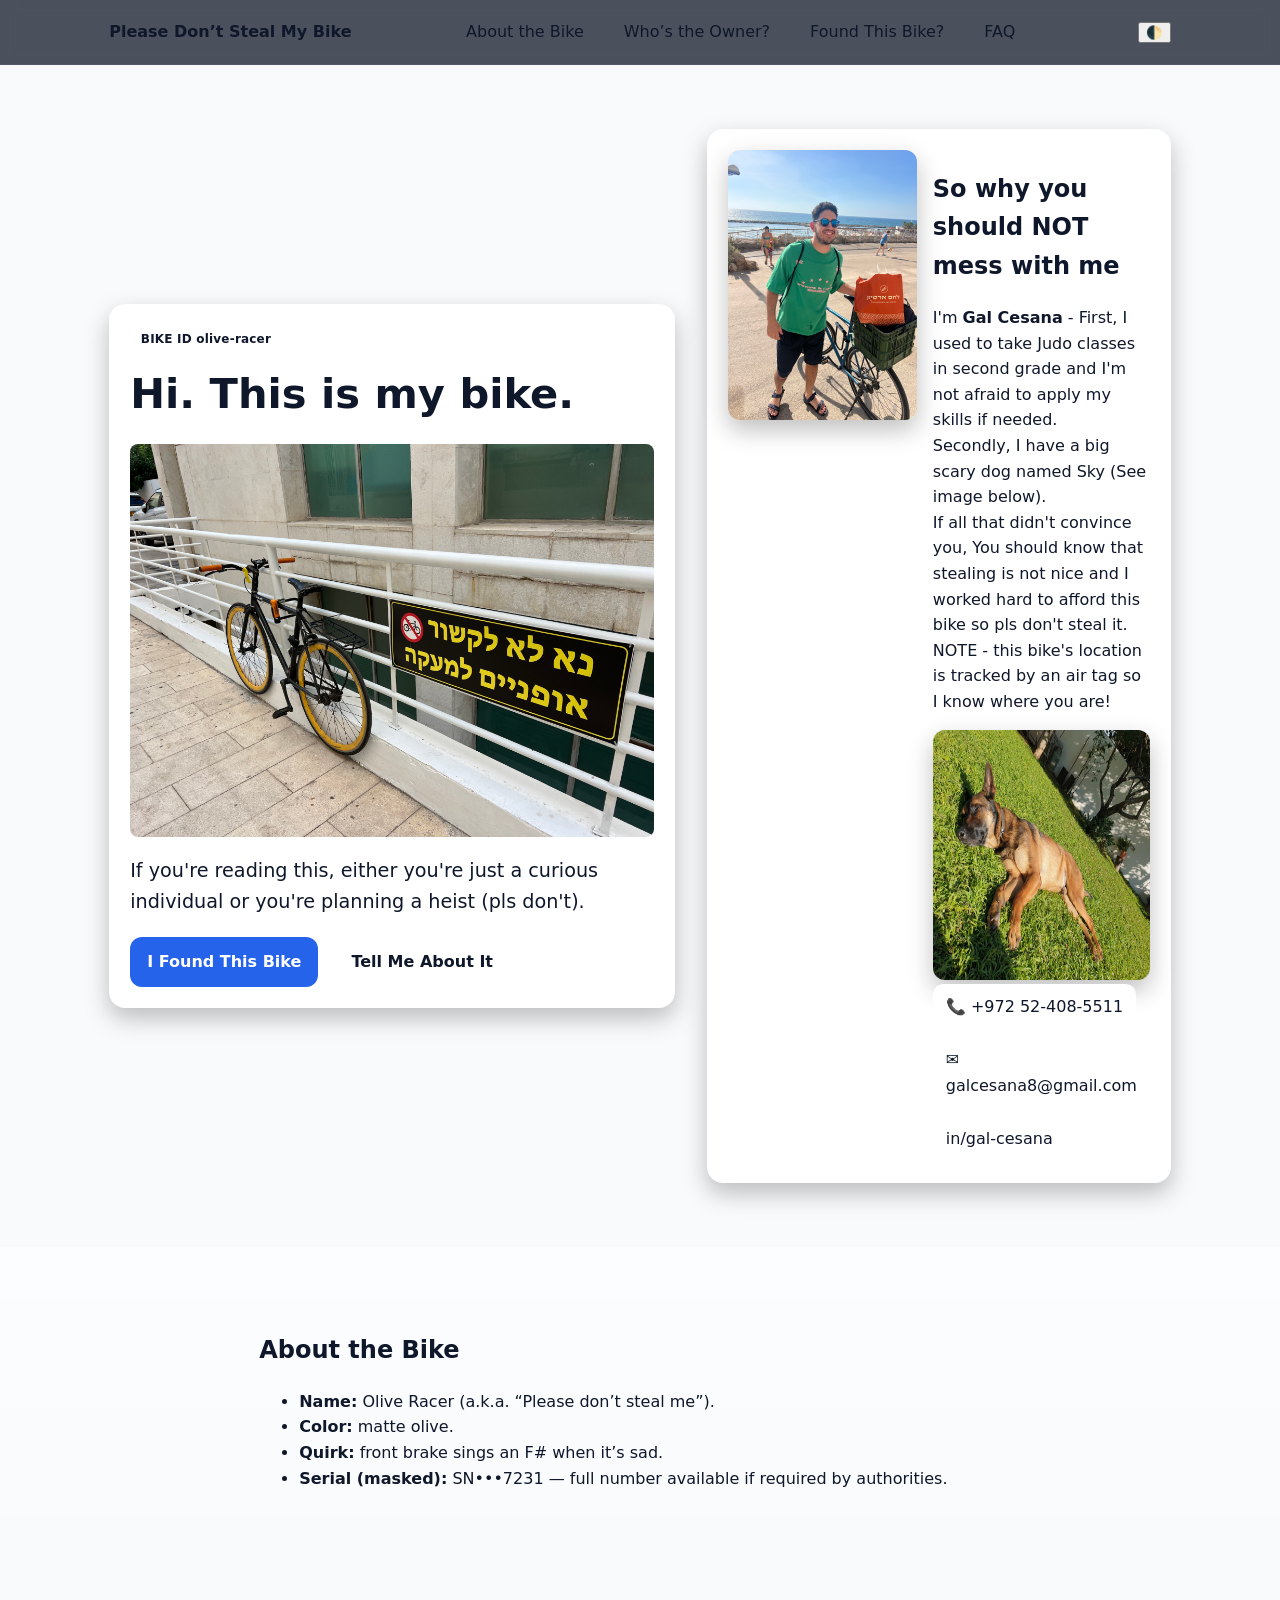
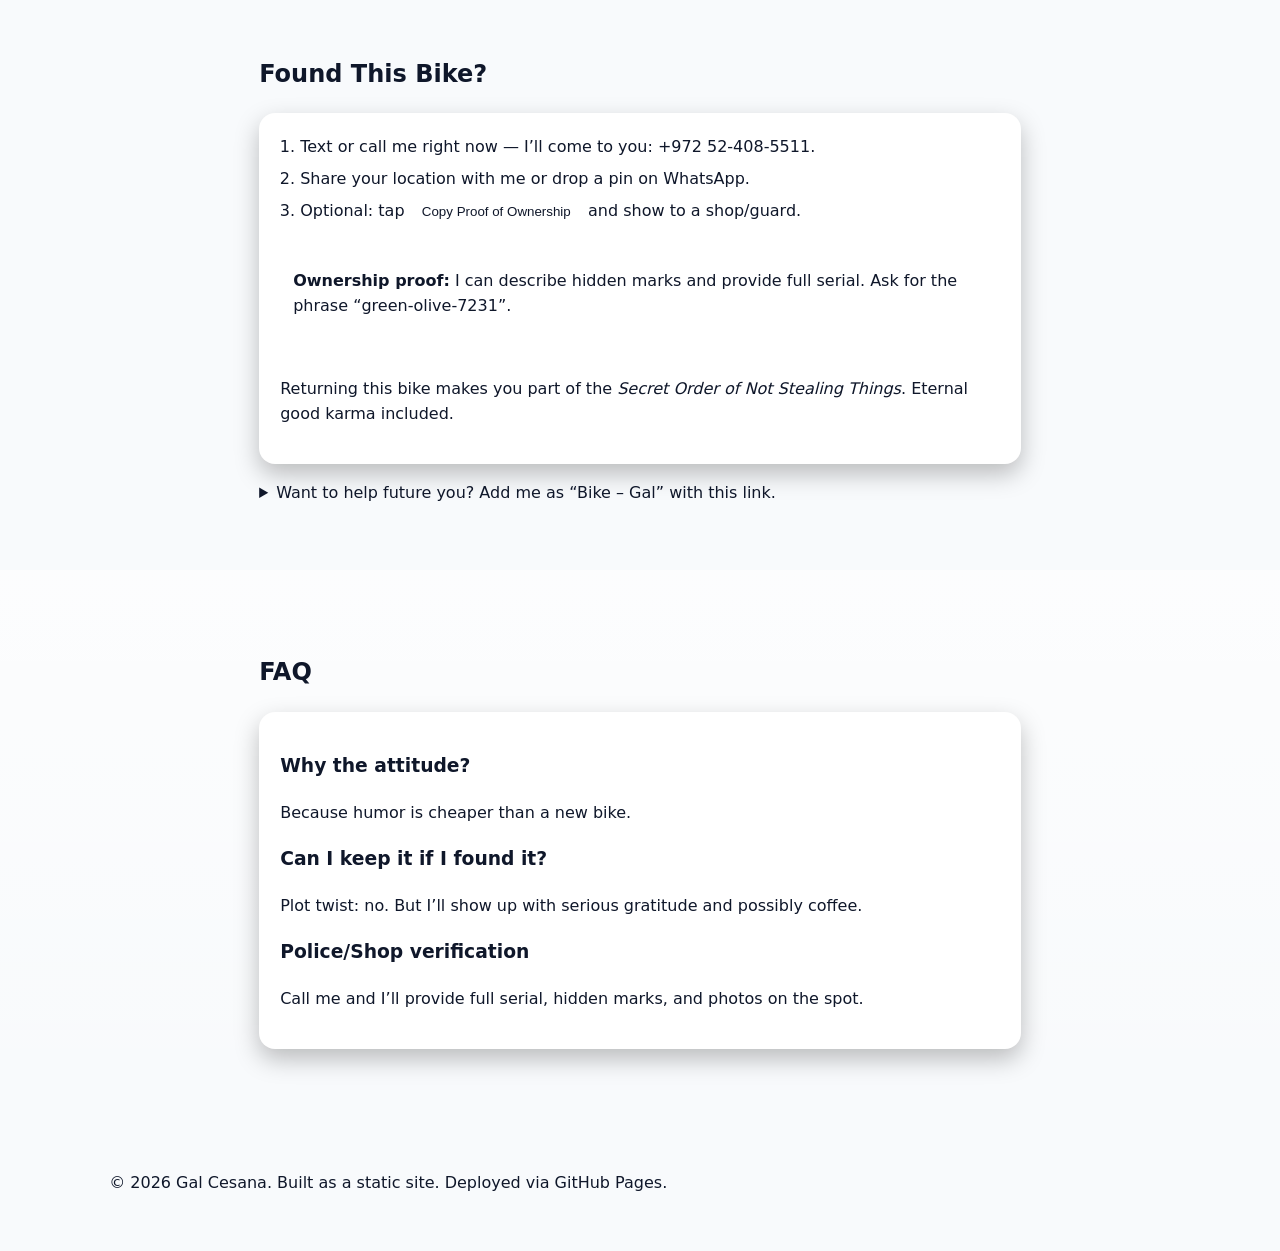
==== index.html @ 00ffddec "added airtag part" ====
<!doctype html>
<html lang="en" data-theme="light">
<head>
  <meta charset="utf-8" />
  <meta name="viewport" content="width=device-width, initial-scale=1" />
  <title>Please Don’t Steal My Bike – Gal Cesana</title>
  <meta name="description" content="If you found this bike, you’re a legend. This page proves it’s Gal’s bike and tells you how to reach him." />
  <meta name="theme-color" content="#2563eb" />
  <link rel="preload" as="image" href="assets/images/owner.jpg" />
  <link rel="stylesheet" href="style.css" />
  <script defer src="script.js"></script>
</head>
<body>
  <header class="site-header">
    <div class="container header-inner">
      <a class="logo" href="/" aria-label="Home">Please Don’t Steal My Bike</a>
      <nav class="nav" aria-label="Primary">
        <button class="nav__toggle" aria-expanded="false" aria-controls="navMenu" aria-label="Toggle menu">
          <span class="nav__bar" aria-hidden="true"></span>
          <span class="nav__bar" aria-hidden="true"></span>
          <span class="nav__bar" aria-hidden="true"></span>
        </button>
        <ul id="navMenu" class="nav__menu">
          <li><a href="#about">About the Bike</a></li>
          <li><a href="#owner">Who’s the Owner?</a></li>
          <li><a href="#found">Found This Bike?</a></li>
          <li><a href="#faq">FAQ</a></li>
        </ul>
      </nav>
      <button id="themeToggle" class="theme-toggle" aria-label="Toggle dark mode" title="Toggle theme">🌓</button>
    </div>
  </header>

  <main id="main">
    <!-- Hero -->
    <section class="hero section">
      <div class="container hero__grid">
        <div class="hero__bike card reveal">
          <div class="bike-badge">BIKE ID <span id="bikeId">olive-racer</span></div>
          <h1 class="hero__title">Hi. This is <span class="accent">my</span> bike.</h1>
          <div class="bike-illustration" aria-hidden="false">
            <!-- Replace SVG with actual bike image -->
            <img src="assets/images/my-bike.jpg" alt="Gal's olive racer bike" class="bike-img" width="600" height="400">
          </div>
          <p class="hero__lead">If you're reading this, either you're just a curious individual or you're planning a heist (pls don't).</p>
          <div class="hero__cta">
            <a class="btn" href="#found">I Found This Bike</a>
            <a class="btn btn--ghost" href="#about">Tell Me About It</a>
          </div>
        </div>

        <div class="owner card reveal" id="owner">
          <img class="owner__img" src="assets/images/owner.jpg" width="210" height="270" alt="Photo of Gal Cesana, the bike’s owner" />
          <div class="owner__copy">
            <h2>So why you should NOT mess with me</h2>
            <p>I'm <strong>Gal Cesana</strong> - First, I used to take Judo classes in second grade and I'm not afraid to apply my skills if needed.<br>
                Secondly, I have a big scary dog named Sky (See image below).<br>
                If all that didn't convince you, You should know that stealing is not nice and I worked hard to afford this bike so pls don't steal it.<br>
                NOTE - this bike's location is tracked by an air tag so I know where you are!</p>
            <img src="assets/images/sky.jpg" alt="Sky" class="owner__img" width="250" height="250">
            <div class="contact">
              <a class="contact__item" href="tel:+972524085511">📞 +972 52‑408‑5511</a>
              <a class="contact__item" href="mailto:galcesana8@gmail.com">✉️ galcesana8@gmail.com</a>
              <a class="contact__item" href="https://www.linkedin.com/in/gal-cesana-844509217/" target="_blank" rel="noopener">in/gal‑cesana</a>
            </div>
          </div>
        </div>
      </div>
    </section>

    <!-- About bike -->
    <section id="about" class="section section--alt">
      <div class="container reveal narrow">
        <h2>About the Bike</h2>
        <ul class="about__highlights">
          <li><strong>Name:</strong> Olive Racer (a.k.a. “Please don’t steal me”).</li>
          <li><strong>Color:</strong> matte olive.</li>
          <li><strong>Quirk:</strong> front brake sings an F# when it’s sad.</li>
          <li><strong>Serial (masked):</strong> SN•••7231 — full number available if required by authorities.</li>
        </ul>
      </div>
    </section>

    <!-- Found flow -->
    <section id="found" class="section">
      <div class="container reveal narrow">
        <h2>Found This Bike?</h2>
        <div class="card found-card">
          <ol class="found-steps">
            <li>Text or call me right now — I’ll come to you: <a href="tel:+972524085511">+972 52‑408‑5511</a>.</li>
            <li>Share your location with me or drop a pin on WhatsApp.</li>
            <li>Optional: tap <button class="chip" id="copyProof">Copy Proof of Ownership</button> and show to a shop/guard.</li>
          </ol>
          <div class="proof" id="proof">
            <p><strong>Ownership proof:</strong> I can describe hidden marks and provide full serial. Ask for the phrase “green‑olive‑7231”.</p>
          </div>
          <div class="gratitude">
            <p>Returning this bike makes you part of the <em>Secret Order of Not Stealing Things</em>. Eternal good karma included.</p>
          </div>
        </div>
        <details class="qrdetails">
          <summary>Want to help future you? Add me as “Bike – Gal” with this link.</summary>
          <code id="foundLink"></code>
          <button class="chip" id="copyLink">Copy link</button>
        </details>
      </div>
    </section>

    <!-- FAQ -->
    <section id="faq" class="section section--alt">
      <div class="container reveal narrow">
        <h2>FAQ</h2>
        <div class="card">
          <h3>Why the attitude?</h3>
          <p>Because humor is cheaper than a new bike.</p>
          <h3>Can I keep it if I found it?</h3>
          <p>Plot twist: no. But I’ll show up with serious gratitude and possibly coffee.</p>
          <h3>Police/Shop verification</h3>
          <p>Call me and I’ll provide full serial, hidden marks, and photos on the spot.</p>
        </div>
      </div>
    </section>
  </main>

  <footer class="site-footer">
    <div class="container">
      <p>© <span id="year"></span> Gal Cesana. Built as a static site. Deployed via GitHub Pages.</p>
    </div>
  </footer>
</body>
</html>
---- style.css ----
/* Minimal theme inspired by Gal's portfolio */
:root{
  --bg:#0b1220;
  --surface:#101827;
  --text:#e5e7eb;
  --muted:#9ca3af;
  --primary:#2563eb;
  --primary-600:#1d4ed8;
  --ring:#60a5fa;
  --shadow:0 10px 25px rgba(0,0,0,.25);
  --radius:16px;
  --font: Inter, ui-sans-serif, system-ui, -apple-system, Segoe UI, Roboto, Helvetica, Arial;
}
html[data-theme="light"]{--bg:#f8fafc;--surface:#ffffff;--text:#0f172a;--muted:#475569;--primary:#2563eb;--primary-600:#1d4ed8;--ring:#60a5fa}
*{box-sizing:border-box}
html{scroll-behavior:smooth}
body{margin:0;background:var(--bg);color:var(--text);font-family:var(--font);line-height:1.6}
img{max-width:100%;display:block}
a{color:inherit;text-decoration:none}
.container{max-width:1100px;margin-inline:auto;padding:0 1.2rem}
.section{padding:4rem 0}
.section--alt{background:linear-gradient(180deg, color-mix(in srgb, var(--surface) 60%, transparent), transparent)}
.narrow{max-width:800px;margin-inline:auto}
.card{background:var(--surface);border:1px solid rgba(255,255,255,.06);border-radius:var(--radius);padding:1.25rem;box-shadow:var(--shadow)}

.site-header{position:sticky;top:0;z-index:50;background:rgba(16,24,39,.75);backdrop-filter:saturate(1.2) blur(8px);border-bottom:1px solid rgba(255,255,255,.06)}
.header-inner{display:flex;align-items:center;justify-content:space-between;min-height:64px}
.logo{font-weight:700}
.nav__toggle{display:none;background:transparent;border:0;padding:.5rem;cursor:pointer}
.nav__bar{display:block;width:24px;height:2px;background:var(--text);margin:5px 0;border-radius:1px}
.nav__menu{display:flex;align-items:center;gap:1rem;list-style:none;margin:0;padding:0}
.nav__menu a{padding:.5rem .75rem;border-radius:.5rem}
.nav__menu a:hover{background:rgba(255,255,255,.06)}
@media (max-width:820px){
  .nav__toggle{display:block}
  .nav__menu{position:absolute;right:1rem;top:64px;background:var(--surface);box-shadow:var(--shadow);border:1px solid rgba(255,255,255,.06);flex-direction:column;width:min(90vw,360px);padding:.75rem;display:none}
  .nav__menu[aria-expanded="true"]{display:flex}
}

.hero__grid{display:grid;grid-template-columns:1.1fr .9fr;gap:2rem;align-items:center}
@media (max-width:900px){.hero__grid{grid-template-columns:1fr} .owner{display:grid;grid-template-columns:1fr; text-align:center} .owner__img{justify-self:center}}
.hero__title{font-size:2.6rem;margin:.25rem 0}
.hero__lead{font-size:1.2rem}
.hero__cta{display:flex;gap:1rem;margin-top:1rem}
.btn{display:inline-block;padding:.7rem 1rem;border-radius:.75rem;background:var(--primary);color:#fff;font-weight:600;border:1px solid transparent}
.btn:hover{background:var(--primary-600)}
.btn--ghost{background:transparent;color:var(--text);border-color:rgba(255,255,255,.16)}
.bike-badge{font:600 12px/1 var(--font);letter-spacing:.2px;background:rgba(255,255,255,.08);display:inline-block;padding:.35rem .6rem;border-radius:.6rem;border:1px solid rgba(255,255,255,.12);margin-bottom:.35rem}
.bike-svg{width:100%;height:auto;stroke:currentColor;fill:none}
.owner{display:grid;grid-template-columns:auto 1fr;gap:1rem}
.owner__img{border-radius:12px;box-shadow:var(--shadow)}
.contact{display:grid;gap:.5rem;margin-top:.25rem}
.contact__item{background:var(--surface);border:1px solid rgba(255,255,255,.06);border-radius:.65rem;padding:.55rem .75rem;display:inline-flex;align-items:center;width:fit-content}
.tiny{font-size:.85rem}
.muted{color:var(--muted)}
.found-card{display:grid;gap:.75rem}
.found-steps{margin:0;padding-left:1.25rem;display:grid;gap:.35rem}
.proof{background:rgba(255,255,255,.05);border:1px dashed rgba(255,255,255,.15);border-radius:.6rem;padding:.75rem}
.chip{display:inline-flex;align-items:center;gap:.25rem;border:1px solid rgba(255,255,255,.16);background:transparent;border-radius:999px;padding:.4rem .7rem;color:inherit}
.qrdetails{margin-top:1rem}
.icon{width:22px;height:22px;fill:currentColor}
.theme-toggle{margin-left:.5rem}
.site-footer{padding:2.5rem 0;border-top:1px solid rgba(255,255,255,.06)}
.bike-img {
  width: 100%;
  height: auto;
  border-radius: 8px;
  margin: 1rem 0;
}

/* Owner card — mobile improvements */
@media (max-width: 720px) {
  .owner {
    grid-template-columns: 1fr;      /* stack */
    gap: 1rem;
  }
  .owner__img {
    order: -1;                        /* make sure image is before text */
    width: 100%;                      /* full width */
    height: auto;                     /* let aspect-ratio control height */
    aspect-ratio: 3 / 2;              /* nice wide crop; try 4/3 or 16/9 if you prefer */
    object-fit: cover;                /* fill the box without distortion */
    border-radius: 16px;
    justify-self: stretch;
  }
  .owner__copy {
    text-align: center;               /* reads better under the image */
  }
}
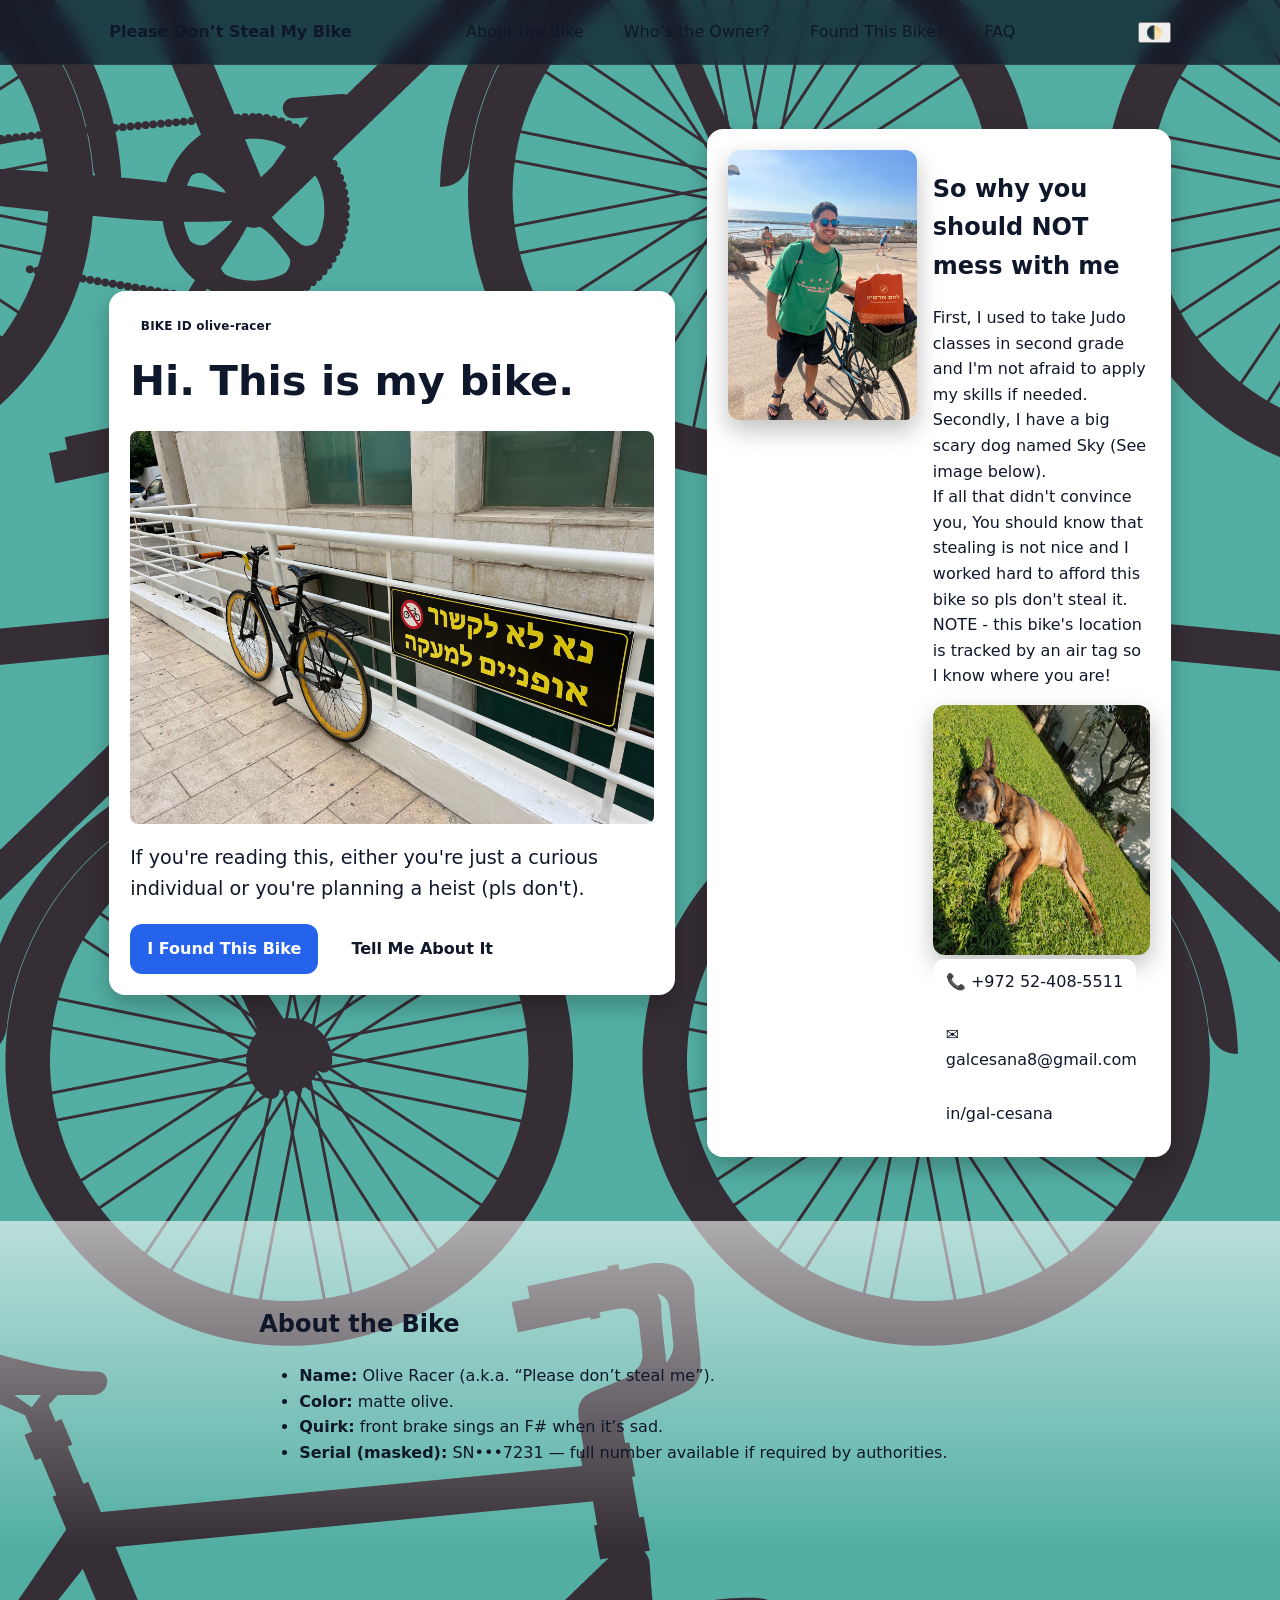
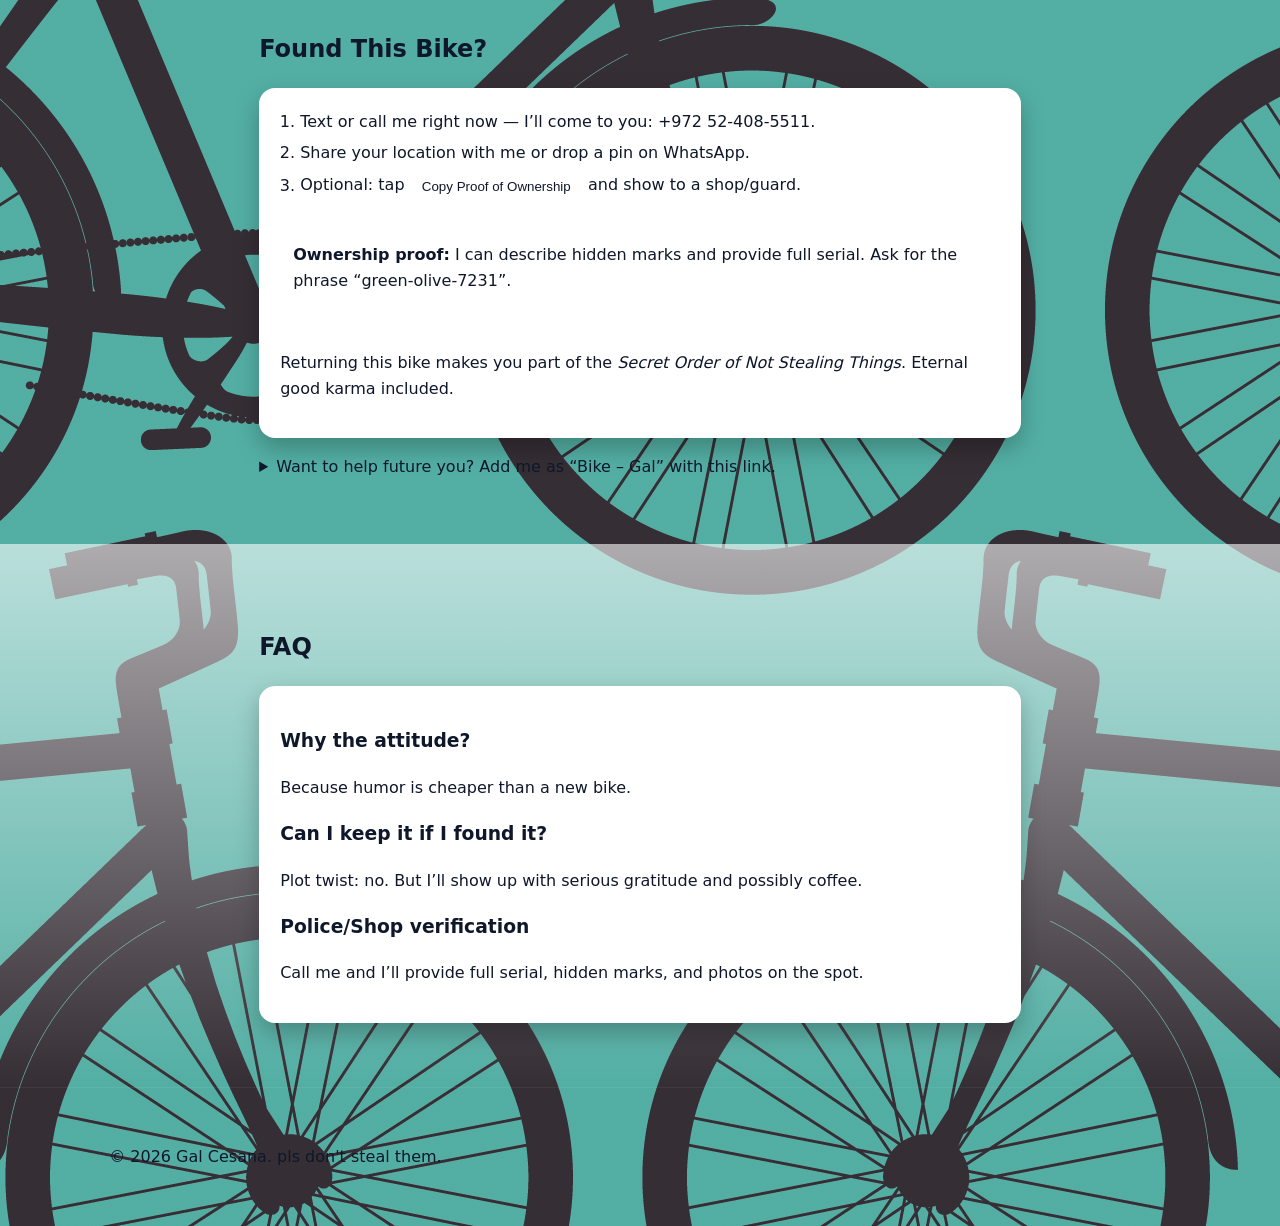
==== commit 7eab51c9: "added background image" ====
--- a/index.html
+++ b/index.html
@@ -53,7 +53,7 @@
           <img class="owner__img" src="assets/images/owner.jpg" width="210" height="270" alt="Photo of Gal Cesana, the bike’s owner" />
           <div class="owner__copy">
             <h2>So why you should NOT mess with me</h2>
-            <p>I'm <strong>Gal Cesana</strong> - First, I used to take Judo classes in second grade and I'm not afraid to apply my skills if needed.<br>
+            <p> First, I used to take Judo classes in second grade and I'm not afraid to apply my skills if needed.<br>
                 Secondly, I have a big scary dog named Sky (See image below).<br>
                 If all that didn't convince you, You should know that stealing is not nice and I worked hard to afford this bike so pls don't steal it.<br>
                 NOTE - this bike's location is tracked by an air tag so I know where you are!</p>
@@ -124,7 +124,7 @@
 
   <footer class="site-footer">
     <div class="container">
-      <p>© <span id="year"></span> Gal Cesana. Built as a static site. Deployed via GitHub Pages.</p>
+      <p>© <span id="year"></span> Gal Cesana. pls don't steal them.</p>
     </div>
   </footer>
 </body>
--- a/style.css
+++ b/style.css
@@ -14,7 +14,14 @@
 html[data-theme="light"]{--bg:#f8fafc;--surface:#ffffff;--text:#0f172a;--muted:#475569;--primary:#2563eb;--primary-600:#1d4ed8;--ring:#60a5fa}
 *{box-sizing:border-box}
 html{scroll-behavior:smooth}
-body{margin:0;background:var(--bg);color:var(--text);font-family:var(--font);line-height:1.6}
+body{margin:0;background:var(--bg);color:var(--text);font-family:var(--font);line-height:1.6;
+
+/* ✨ Add this part for infinite background */
+  background-image: url("assets/images/background.jpg");
+  background-repeat: repeat; /* tile infinitely */
+  background-size: auto;     /* or 'contain' / 'cover' if you prefer */
+  background-attachment: scroll; /* optional: gives a parallax effect */
+}
 img{max-width:100%;display:block}
 a{color:inherit;text-decoration:none}
 .container{max-width:1100px;margin-inline:auto;padding:0 1.2rem}
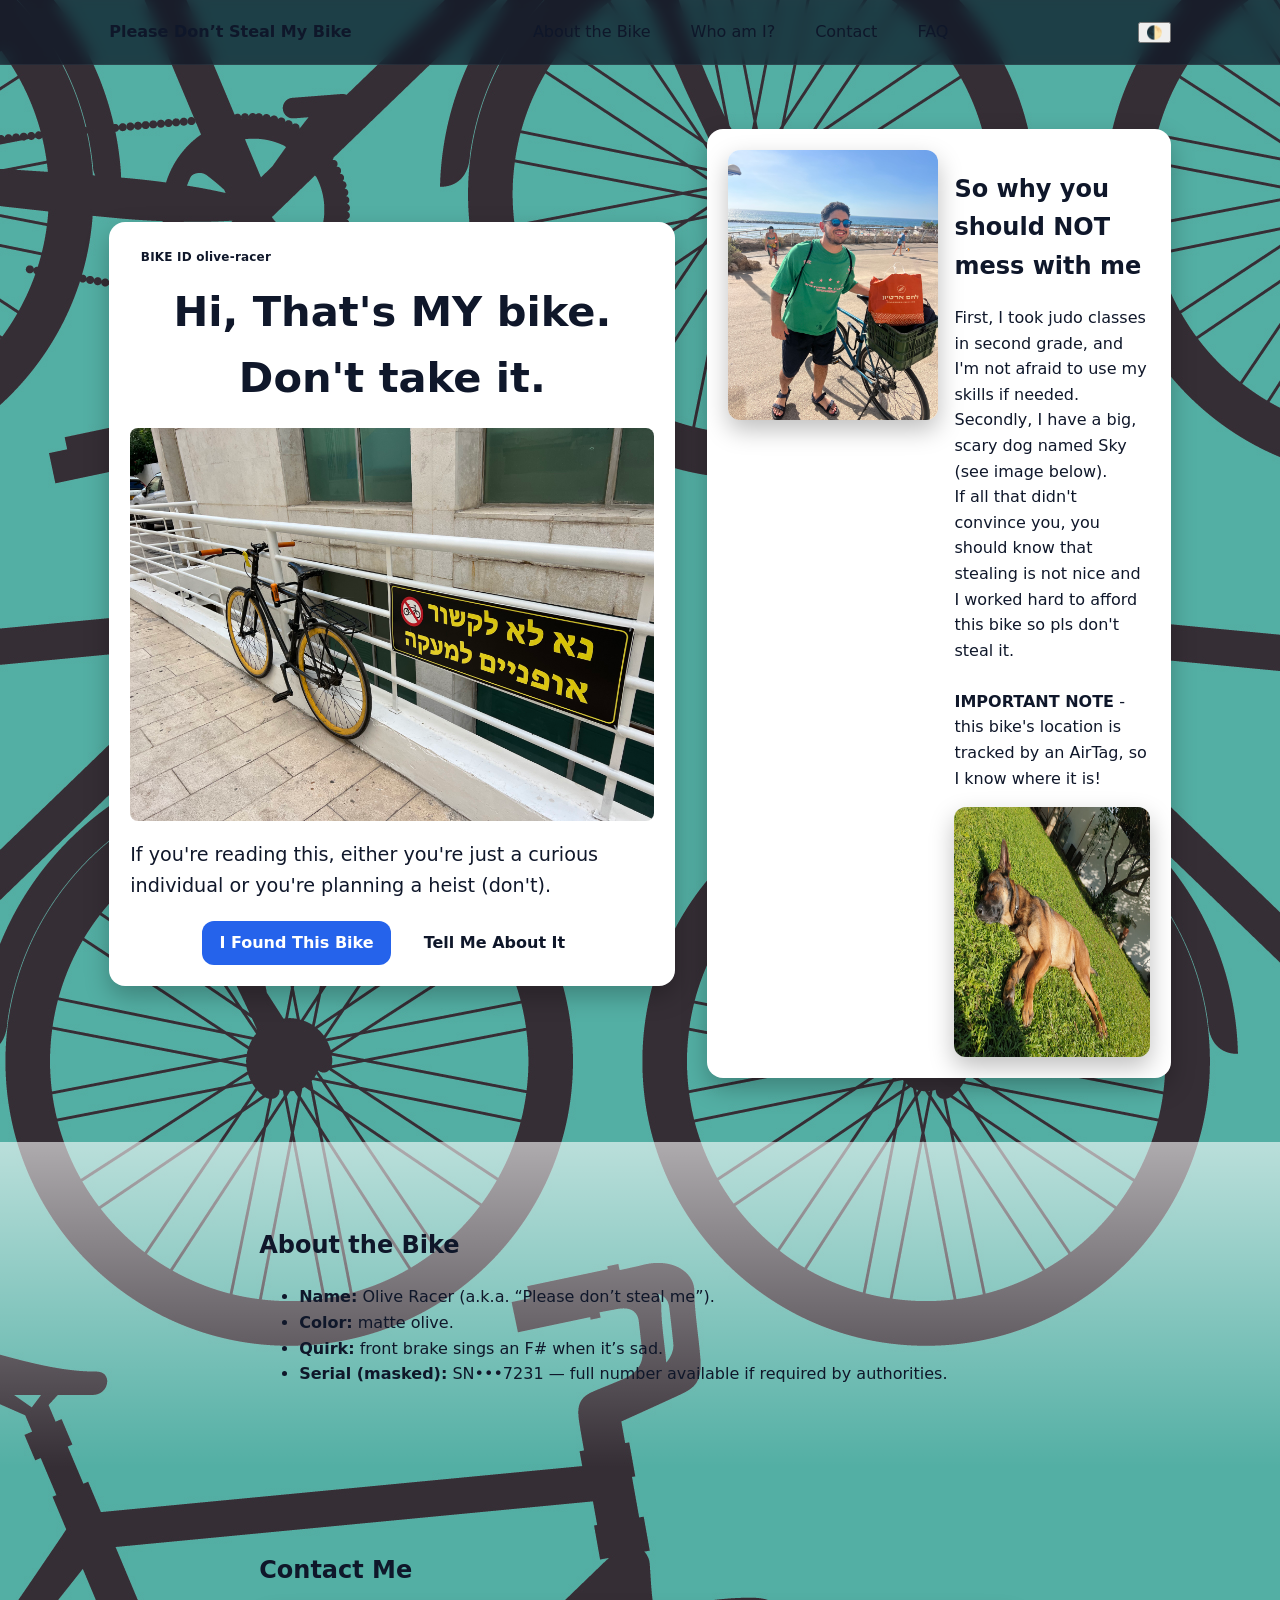
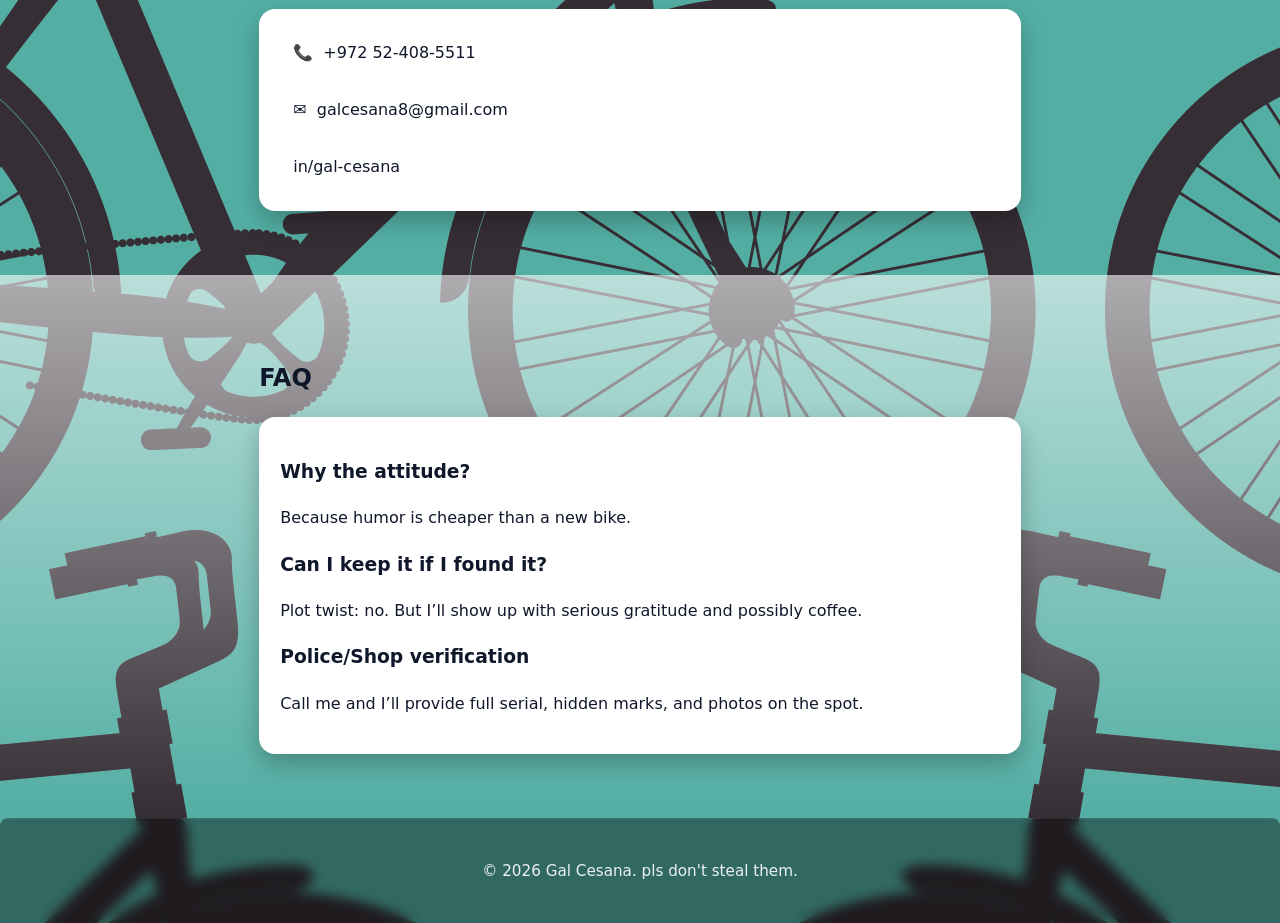
==== commit bb42c2b0: "added contact info" ====
--- a/index.html
+++ b/index.html
@@ -22,8 +22,8 @@
         </button>
         <ul id="navMenu" class="nav__menu">
           <li><a href="#about">About the Bike</a></li>
-          <li><a href="#owner">Who’s the Owner?</a></li>
-          <li><a href="#found">Found This Bike?</a></li>
+          <li><a href="#owner">Who am I?</a></li>
+          <li><a href="#contact">Contact</a></li>
           <li><a href="#faq">FAQ</a></li>
         </ul>
       </nav>
@@ -37,14 +37,14 @@
       <div class="container hero__grid">
         <div class="hero__bike card reveal">
           <div class="bike-badge">BIKE ID <span id="bikeId">olive-racer</span></div>
-          <h1 class="hero__title">Hi. This is <span class="accent">my</span> bike.</h1>
+          <h1 class="hero__title">Hi, That's <span class="accent">MY</span> bike.<br>Don't take it.</h1>
           <div class="bike-illustration" aria-hidden="false">
             <!-- Replace SVG with actual bike image -->
             <img src="assets/images/my-bike.jpg" alt="Gal's olive racer bike" class="bike-img" width="600" height="400">
           </div>
-          <p class="hero__lead">If you're reading this, either you're just a curious individual or you're planning a heist (pls don't).</p>
+          <p class="hero__lead">If you're reading this, either you're just a curious individual or you're planning a heist (don't).</p>
           <div class="hero__cta">
-            <a class="btn" href="#found">I Found This Bike</a>
+            <a class="btn" href="#contact">I Found This Bike</a>
             <a class="btn btn--ghost" href="#about">Tell Me About It</a>
           </div>
         </div>
@@ -53,16 +53,11 @@
           <img class="owner__img" src="assets/images/owner.jpg" width="210" height="270" alt="Photo of Gal Cesana, the bike’s owner" />
           <div class="owner__copy">
             <h2>So why you should NOT mess with me</h2>
-            <p> First, I used to take Judo classes in second grade and I'm not afraid to apply my skills if needed.<br>
-                Secondly, I have a big scary dog named Sky (See image below).<br>
-                If all that didn't convince you, You should know that stealing is not nice and I worked hard to afford this bike so pls don't steal it.<br>
-                NOTE - this bike's location is tracked by an air tag so I know where you are!</p>
+            <p> First, I took judo classes in second grade, and I'm not afraid to use my skills if needed.<br>
+                Secondly, I have a big, scary dog named Sky (see image below).
+                <br>If all that didn't convince you, you should know that stealing is not nice and I worked hard to afford this bike so pls don't steal it.<br>
+                <br><strong>IMPORTANT NOTE</strong> - this bike's location is tracked by an AirTag, so I know where it is!</p>
             <img src="assets/images/sky.jpg" alt="Sky" class="owner__img" width="250" height="250">
-            <div class="contact">
-              <a class="contact__item" href="tel:+972524085511">📞 +972 52‑408‑5511</a>
-              <a class="contact__item" href="mailto:galcesana8@gmail.com">✉️ galcesana8@gmail.com</a>
-              <a class="contact__item" href="https://www.linkedin.com/in/gal-cesana-844509217/" target="_blank" rel="noopener">in/gal‑cesana</a>
-            </div>
           </div>
         </div>
       </div>
@@ -81,28 +76,24 @@
       </div>
     </section>
 
-    <!-- Found flow -->
-    <section id="found" class="section">
+    <!-- Contact -->
+    <section id="contact" class="section">
       <div class="container reveal narrow">
-        <h2>Found This Bike?</h2>
-        <div class="card found-card">
-          <ol class="found-steps">
-            <li>Text or call me right now — I’ll come to you: <a href="tel:+972524085511">+972 52‑408‑5511</a>.</li>
-            <li>Share your location with me or drop a pin on WhatsApp.</li>
-            <li>Optional: tap <button class="chip" id="copyProof">Copy Proof of Ownership</button> and show to a shop/guard.</li>
-          </ol>
-          <div class="proof" id="proof">
-            <p><strong>Ownership proof:</strong> I can describe hidden marks and provide full serial. Ask for the phrase “green‑olive‑7231”.</p>
-          </div>
-          <div class="gratitude">
-            <p>Returning this bike makes you part of the <em>Secret Order of Not Stealing Things</em>. Eternal good karma included.</p>
-          </div>
+        <h2>Contact Me</h2>
+
+        <div class="card contact-card">
+          <a class="contact__item" href="tel:+972524085511" aria-label="Call Gal">
+            📞&nbsp;&nbsp;+972 52-408-5511
+          </a>
+
+          <a class="contact__item" href="mailto:galcesana8@gmail.com" aria-label="Email Gal">
+            ✉️&nbsp;&nbsp;galcesana8@gmail.com
+          </a>
+
+          <a class="contact__item" href="https://www.linkedin.com/in/gal-cesana-844509217/" target="_blank" rel="noopener" aria-label="Gal on LinkedIn">
+            in/gal-cesana
+          </a>
         </div>
-        <details class="qrdetails">
-          <summary>Want to help future you? Add me as “Bike – Gal” with this link.</summary>
-          <code id="foundLink"></code>
-          <button class="chip" id="copyLink">Copy link</button>
-        </details>
       </div>
     </section>
 
--- a/style.css
+++ b/style.css
@@ -46,18 +46,49 @@
 
 .hero__grid{display:grid;grid-template-columns:1.1fr .9fr;gap:2rem;align-items:center}
 @media (max-width:900px){.hero__grid{grid-template-columns:1fr} .owner{display:grid;grid-template-columns:1fr; text-align:center} .owner__img{justify-self:center}}
-.hero__title{font-size:2.6rem;margin:.25rem 0}
+.hero__title {
+  font-size: 2.6rem;
+  margin: .25rem 0;
+  text-align: center;        /* center the text */
+}
 .hero__lead{font-size:1.2rem}
-.hero__cta{display:flex;gap:1rem;margin-top:1rem}
-.btn{display:inline-block;padding:.7rem 1rem;border-radius:.75rem;background:var(--primary);color:#fff;font-weight:600;border:1px solid transparent}
+.hero__cta {
+  display: flex;
+  justify-content: center;   /* centers buttons horizontally */
+  gap: 1rem;
+  margin-top: 1rem;
+}
+
+.btn {
+  display: inline-flex;                  /* allows centering */
+  align-items: center;                   /* vertical centering */
+  justify-content: center;               /* horizontal centering */
+  padding: 0.7rem 1rem;
+  border-radius: 0.75rem;
+  background: var(--primary);
+  color: #fff;
+  font-weight: 600;
+  border: 1px solid transparent;
+  text-align: center;                    /* ensures text aligns even on wrap */
+  line-height: 1.2;                      /* a bit tighter text box */
+  cursor: pointer;
+}
 .btn:hover{background:var(--primary-600)}
-.btn--ghost{background:transparent;color:var(--text);border-color:rgba(255,255,255,.16)}
+.btn--ghost {
+  background: transparent;
+  color: var(--text);
+  border-color: rgba(255,255,255,.16);
+}
 .bike-badge{font:600 12px/1 var(--font);letter-spacing:.2px;background:rgba(255,255,255,.08);display:inline-block;padding:.35rem .6rem;border-radius:.6rem;border:1px solid rgba(255,255,255,.12);margin-bottom:.35rem}
 .bike-svg{width:100%;height:auto;stroke:currentColor;fill:none}
 .owner{display:grid;grid-template-columns:auto 1fr;gap:1rem}
 .owner__img{border-radius:12px;box-shadow:var(--shadow)}
 .contact{display:grid;gap:.5rem;margin-top:.25rem}
 .contact__item{background:var(--surface);border:1px solid rgba(255,255,255,.06);border-radius:.65rem;padding:.55rem .75rem;display:inline-flex;align-items:center;width:fit-content}
+.contact-card {
+  display: grid;
+  gap: .75rem;
+}
 .tiny{font-size:.85rem}
 .muted{color:var(--muted)}
 .found-card{display:grid;gap:.75rem}
@@ -67,7 +98,22 @@
 .qrdetails{margin-top:1rem}
 .icon{width:22px;height:22px;fill:currentColor}
 .theme-toggle{margin-left:.5rem}
-.site-footer{padding:2.5rem 0;border-top:1px solid rgba(255,255,255,.06)}
+.site-footer {
+  padding: 2.5rem 0;
+  border-top: 1px solid rgba(255, 255, 255, 0.06);
+  text-align: center;                     /* centers the text */
+  background: rgba(0, 0, 0, 0.4);         /* semi-transparent background for contrast */
+  color: #fff;                            /* make text clearly visible */
+  backdrop-filter: blur(6px);             /* softens the pattern behind it */
+  border-radius: 8px 8px 0 0;             /* slightly rounded top corners */
+}
+
+.site-footer p {
+  margin: 0;
+  font-size: 0.95rem;
+  color: rgba(255, 255, 255, 0.9);
+}
+
 .bike-img {
   width: 100%;
   height: auto;
@@ -93,5 +139,12 @@
   .owner__copy {
     text-align: center;               /* reads better under the image */
   }
+  .contact-card {
+    text-align: center;
+  }
+  .contact__item {
+    width: 100%;
+    justify-content: center;
+  }
 }
 
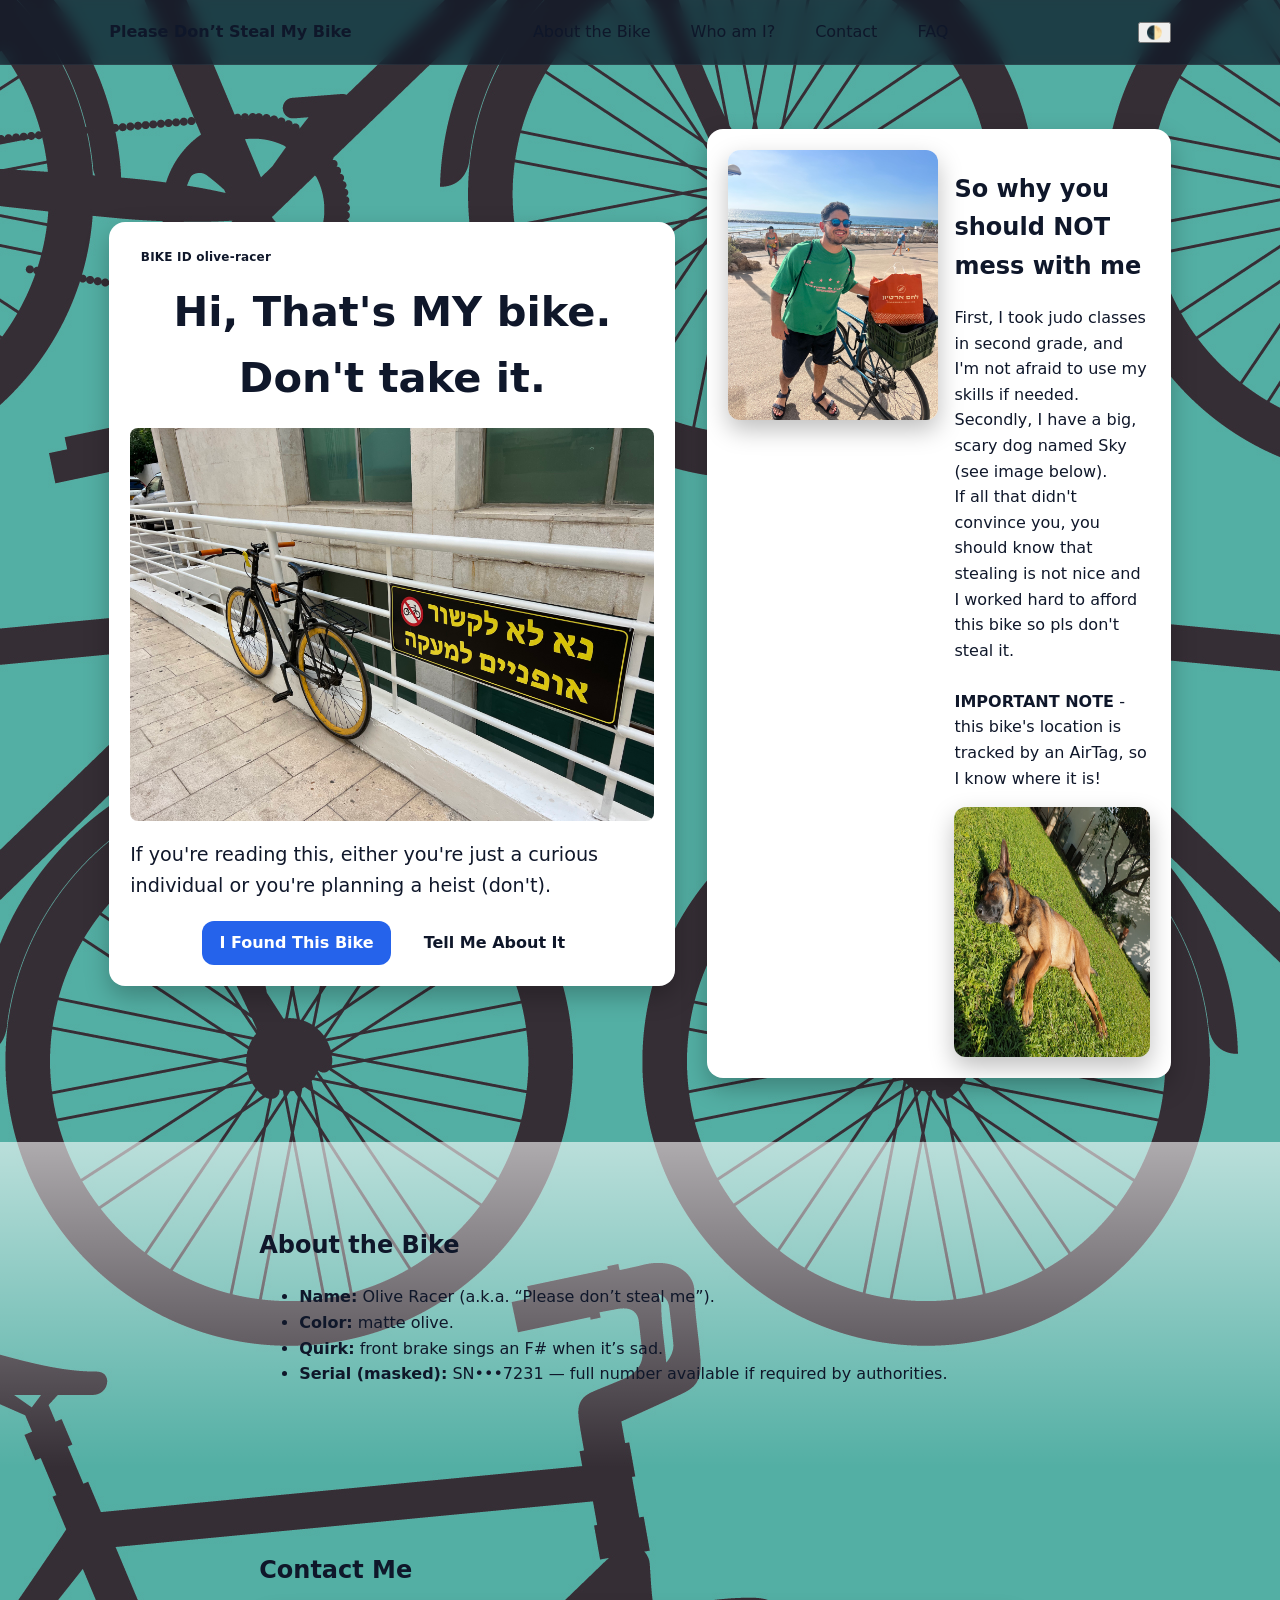
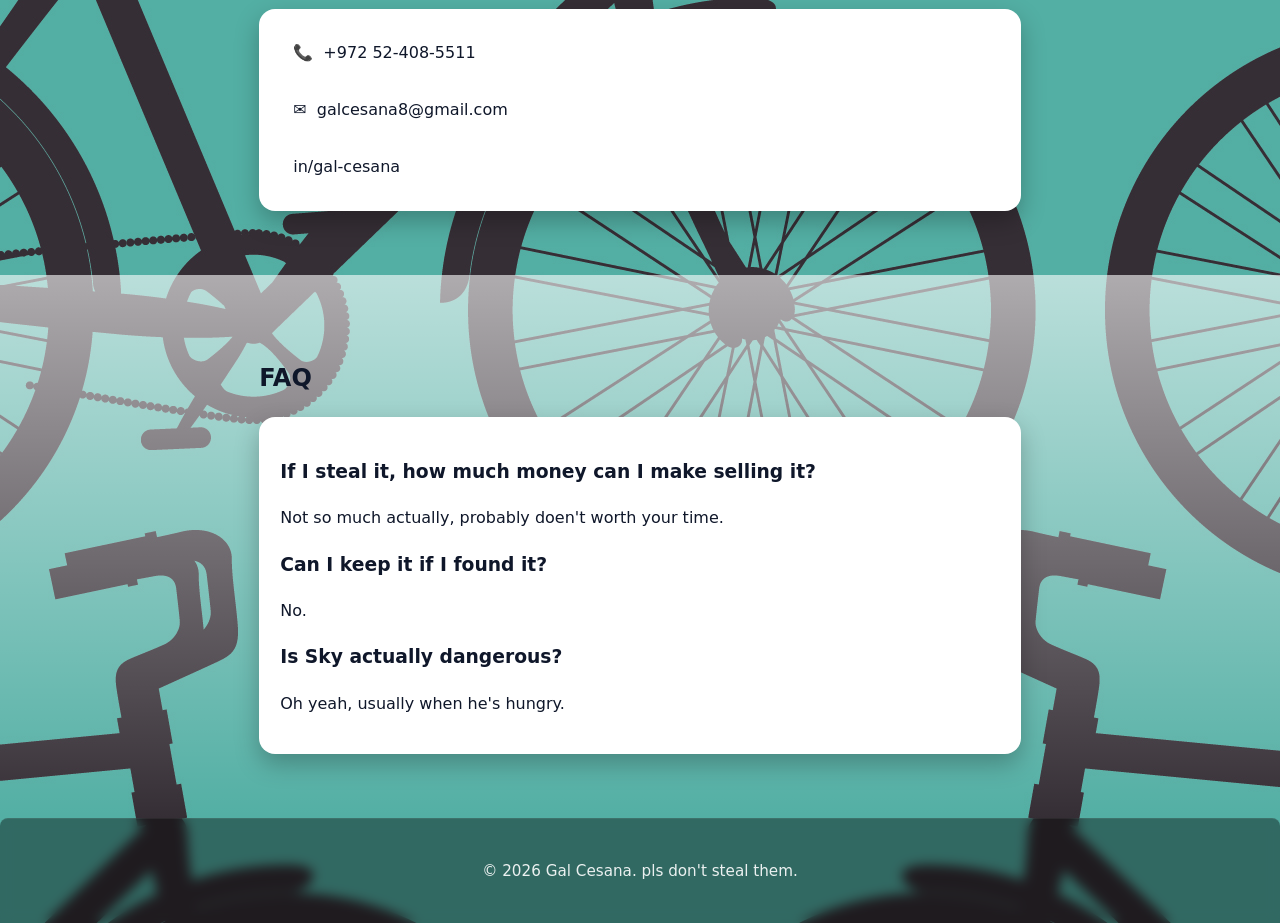
==== commit c08e0fd9: "updated FAQ section" ====
--- a/index.html
+++ b/index.html
@@ -102,12 +102,12 @@
       <div class="container reveal narrow">
         <h2>FAQ</h2>
         <div class="card">
-          <h3>Why the attitude?</h3>
-          <p>Because humor is cheaper than a new bike.</p>
+          <h3>If I steal it, how much money can I make selling it?</h3>
+          <p>Not so much actually, probably doen't worth your time.</p>
           <h3>Can I keep it if I found it?</h3>
-          <p>Plot twist: no. But I’ll show up with serious gratitude and possibly coffee.</p>
-          <h3>Police/Shop verification</h3>
-          <p>Call me and I’ll provide full serial, hidden marks, and photos on the spot.</p>
+          <p>No.</p>
+          <h3>Is Sky actually dangerous?</h3>
+          <p>Oh yeah, usually when he's hungry.</p>
         </div>
       </div>
     </section>
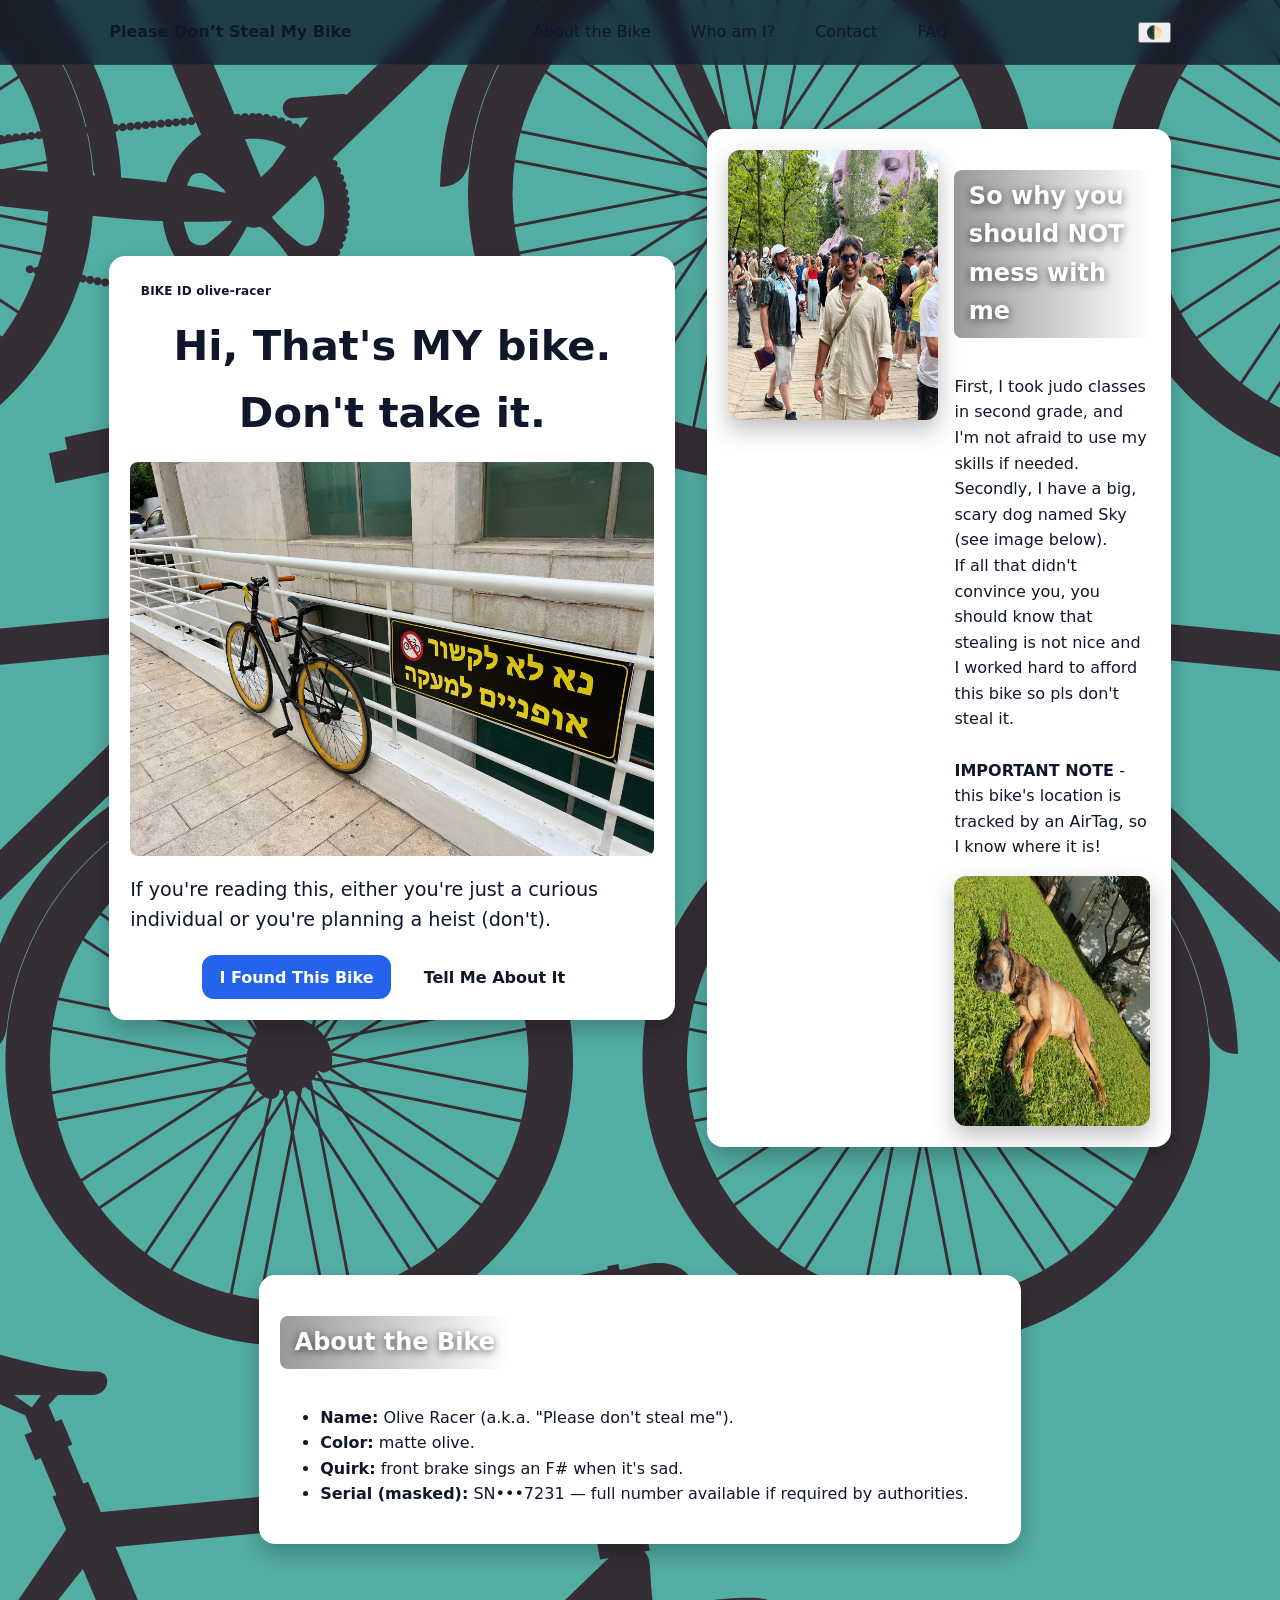
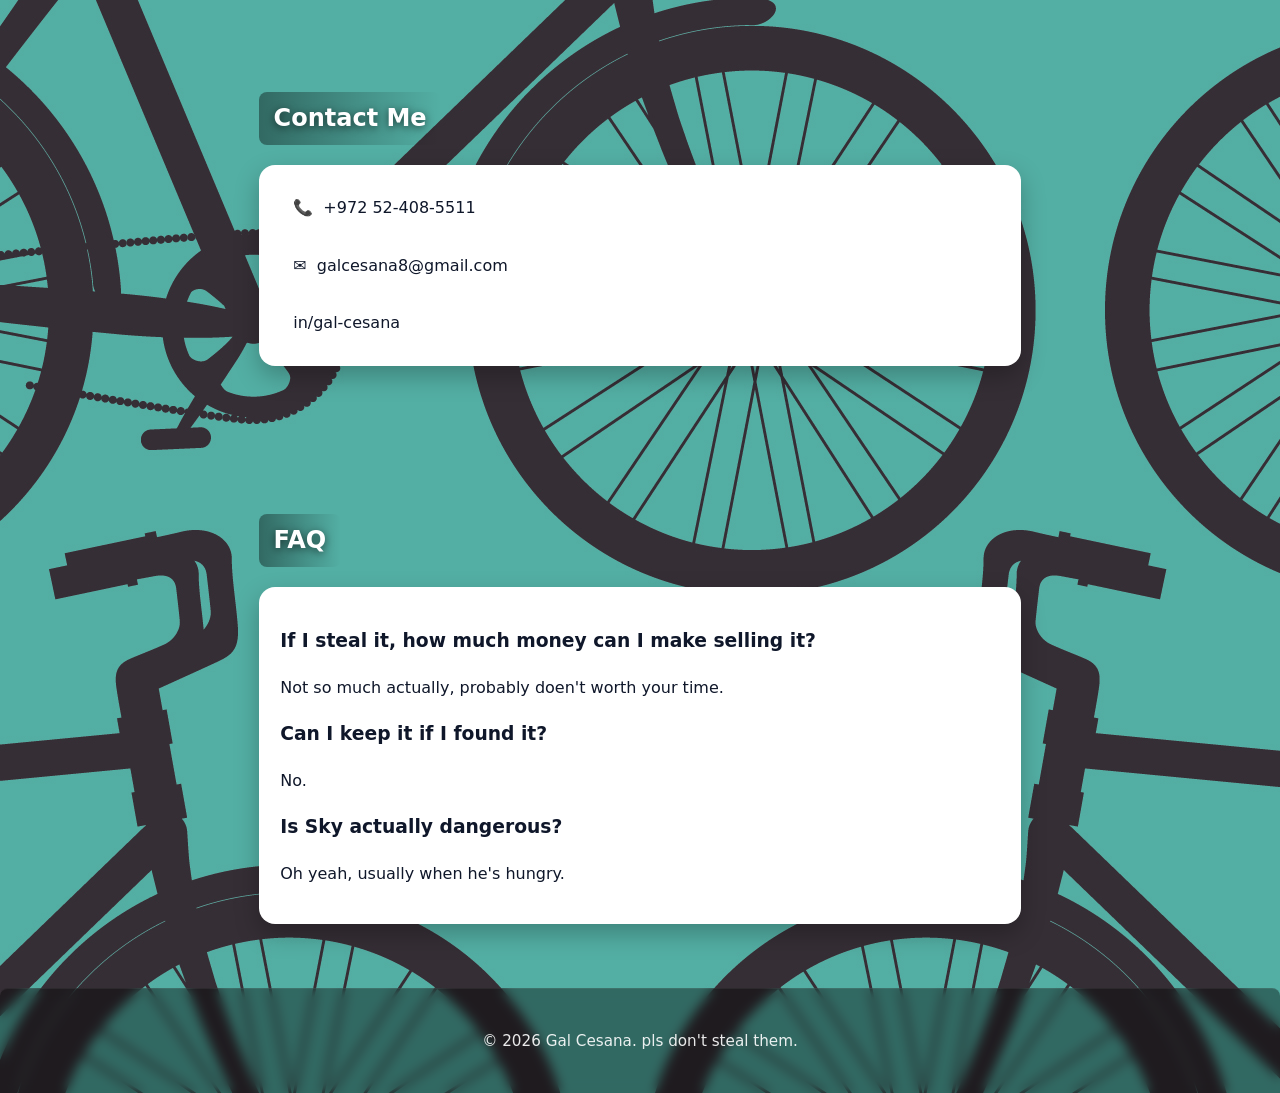
==== commit 08e4bf9e: "added about the bike card" ====
--- a/index.html
+++ b/index.html
@@ -66,13 +66,15 @@
     <!-- About bike -->
     <section id="about" class="section section--alt">
       <div class="container reveal narrow">
-        <h2>About the Bike</h2>
-        <ul class="about__highlights">
-          <li><strong>Name:</strong> Olive Racer (a.k.a. “Please don’t steal me”).</li>
-          <li><strong>Color:</strong> matte olive.</li>
-          <li><strong>Quirk:</strong> front brake sings an F# when it’s sad.</li>
-          <li><strong>Serial (masked):</strong> SN•••7231 — full number available if required by authorities.</li>
-        </ul>
+        <div class="card">
+          <h2>About the Bike</h2>
+          <ul class="about__highlights">
+            <li><strong>Name:</strong> Olive Racer (a.k.a. "Please don't steal me").</li>
+            <li><strong>Color:</strong> matte olive.</li>
+            <li><strong>Quirk:</strong> front brake sings an F# when it's sad.</li>
+            <li><strong>Serial (masked):</strong> SN•••7231 — full number available if required by authorities.</li>
+          </ul>
+        </div>
       </div>
     </section>
 
--- a/style.css
+++ b/style.css
@@ -26,7 +26,6 @@
 a{color:inherit;text-decoration:none}
 .container{max-width:1100px;margin-inline:auto;padding:0 1.2rem}
 .section{padding:4rem 0}
-.section--alt{background:linear-gradient(180deg, color-mix(in srgb, var(--surface) 60%, transparent), transparent)}
 .narrow{max-width:800px;margin-inline:auto}
 .card{background:var(--surface);border:1px solid rgba(255,255,255,.06);border-radius:var(--radius);padding:1.25rem;box-shadow:var(--shadow)}
 
@@ -121,6 +120,16 @@
   margin: 1rem 0;
 }
 
+/* Enhanced section headings */
+.section h2 {
+  color: #fff;
+  text-shadow: 0 2px 8px rgba(0,0,0,0.6);
+  background: linear-gradient(90deg, rgba(0,0,0,0.4), transparent);
+  padding: 0.3em 0.6em;
+  border-radius: 8px;
+  display: inline-block;
+}
+
 /* Owner card — mobile improvements */
 @media (max-width: 720px) {
   .owner {
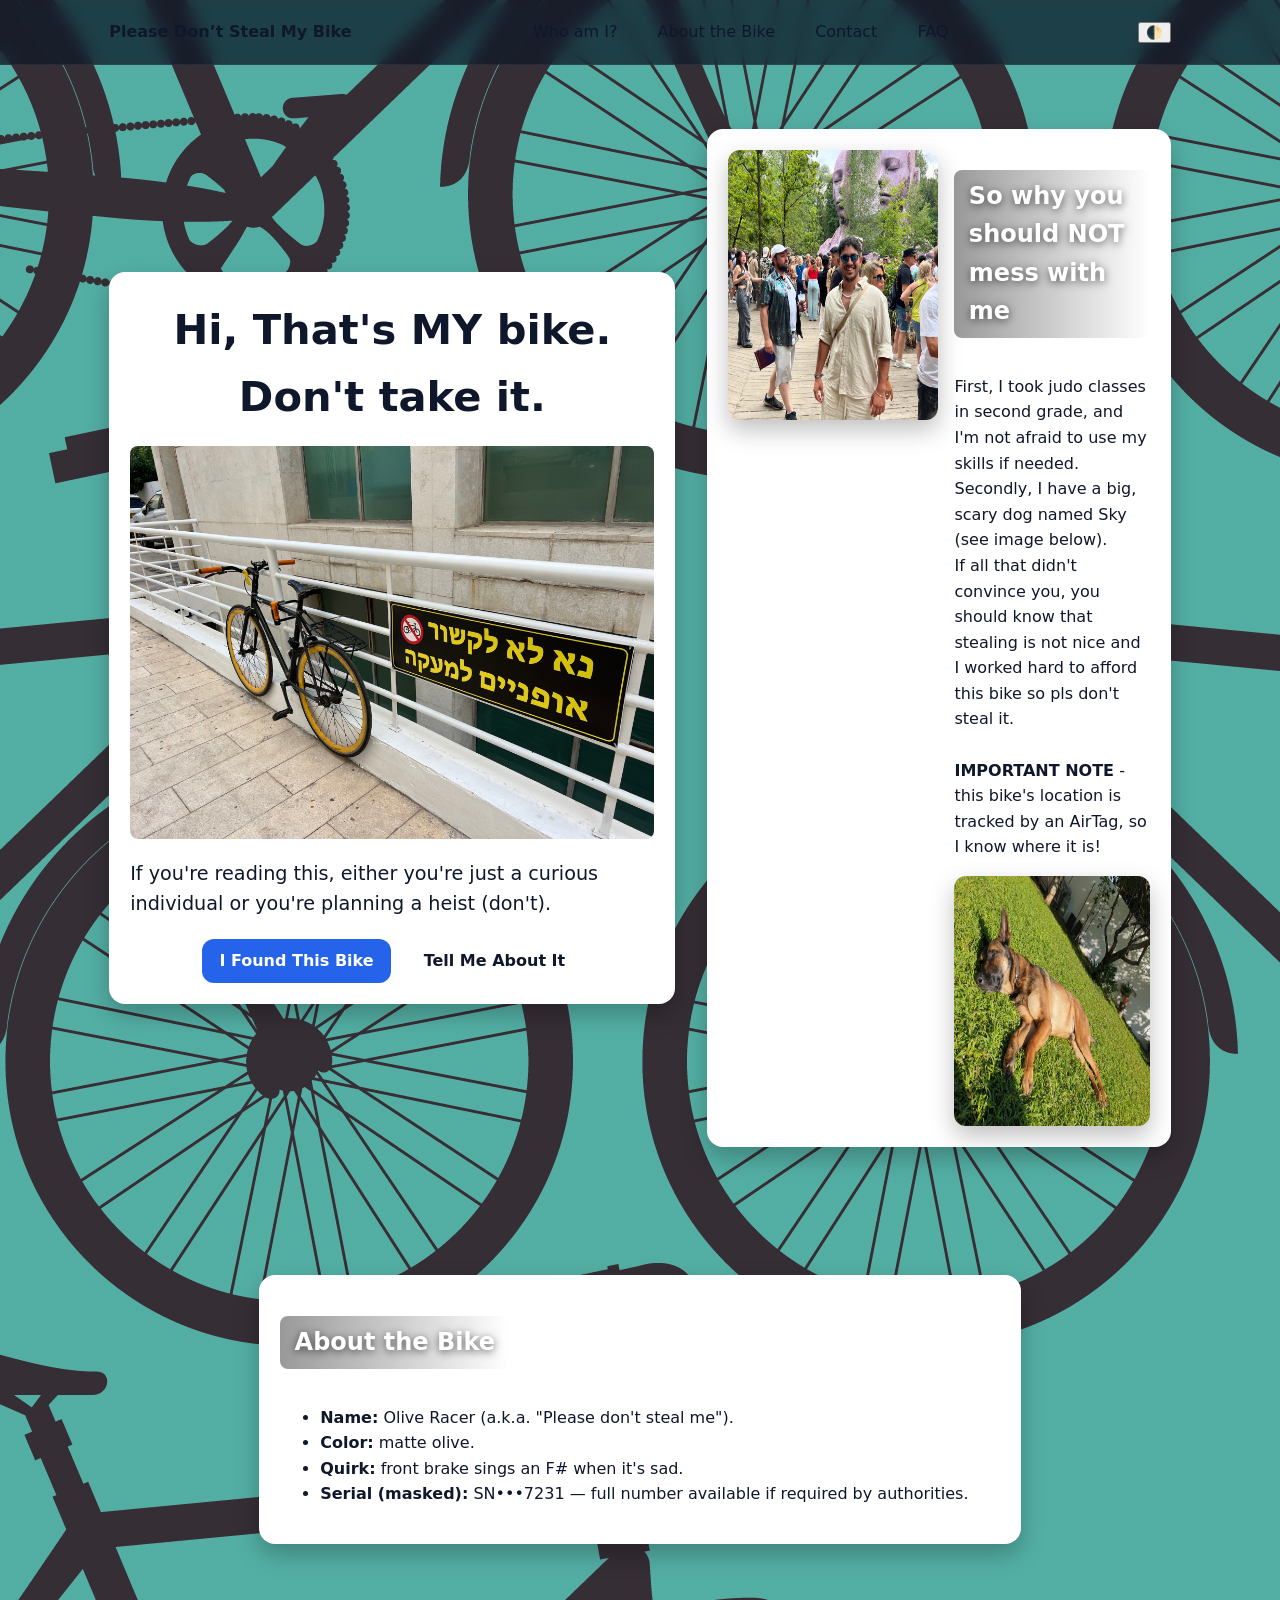
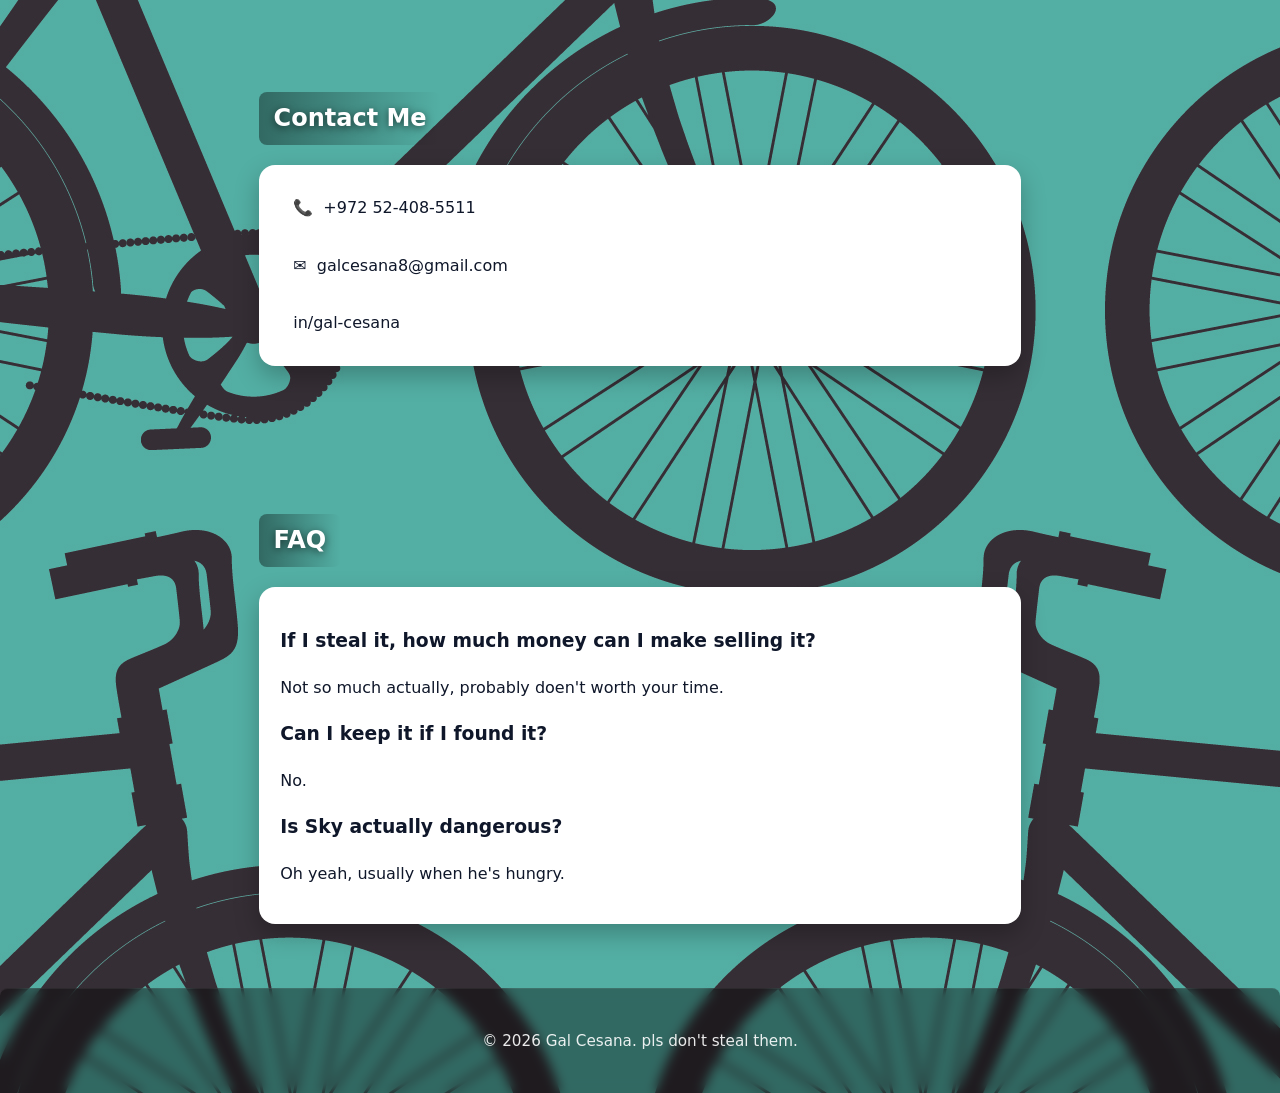
==== commit c24620ca: "fixed menu order" ====
--- a/index.html
+++ b/index.html
@@ -21,8 +21,8 @@
           <span class="nav__bar" aria-hidden="true"></span>
         </button>
         <ul id="navMenu" class="nav__menu">
+          <li><a href="#owner">Who am I?</a></li>
           <li><a href="#about">About the Bike</a></li>
-          <li><a href="#owner">Who am I?</a></li>
           <li><a href="#contact">Contact</a></li>
           <li><a href="#faq">FAQ</a></li>
         </ul>
@@ -36,7 +36,6 @@
     <section class="hero section">
       <div class="container hero__grid">
         <div class="hero__bike card reveal">
-          <div class="bike-badge">BIKE ID <span id="bikeId">olive-racer</span></div>
           <h1 class="hero__title">Hi, That's <span class="accent">MY</span> bike.<br>Don't take it.</h1>
           <div class="bike-illustration" aria-hidden="false">
             <!-- Replace SVG with actual bike image -->
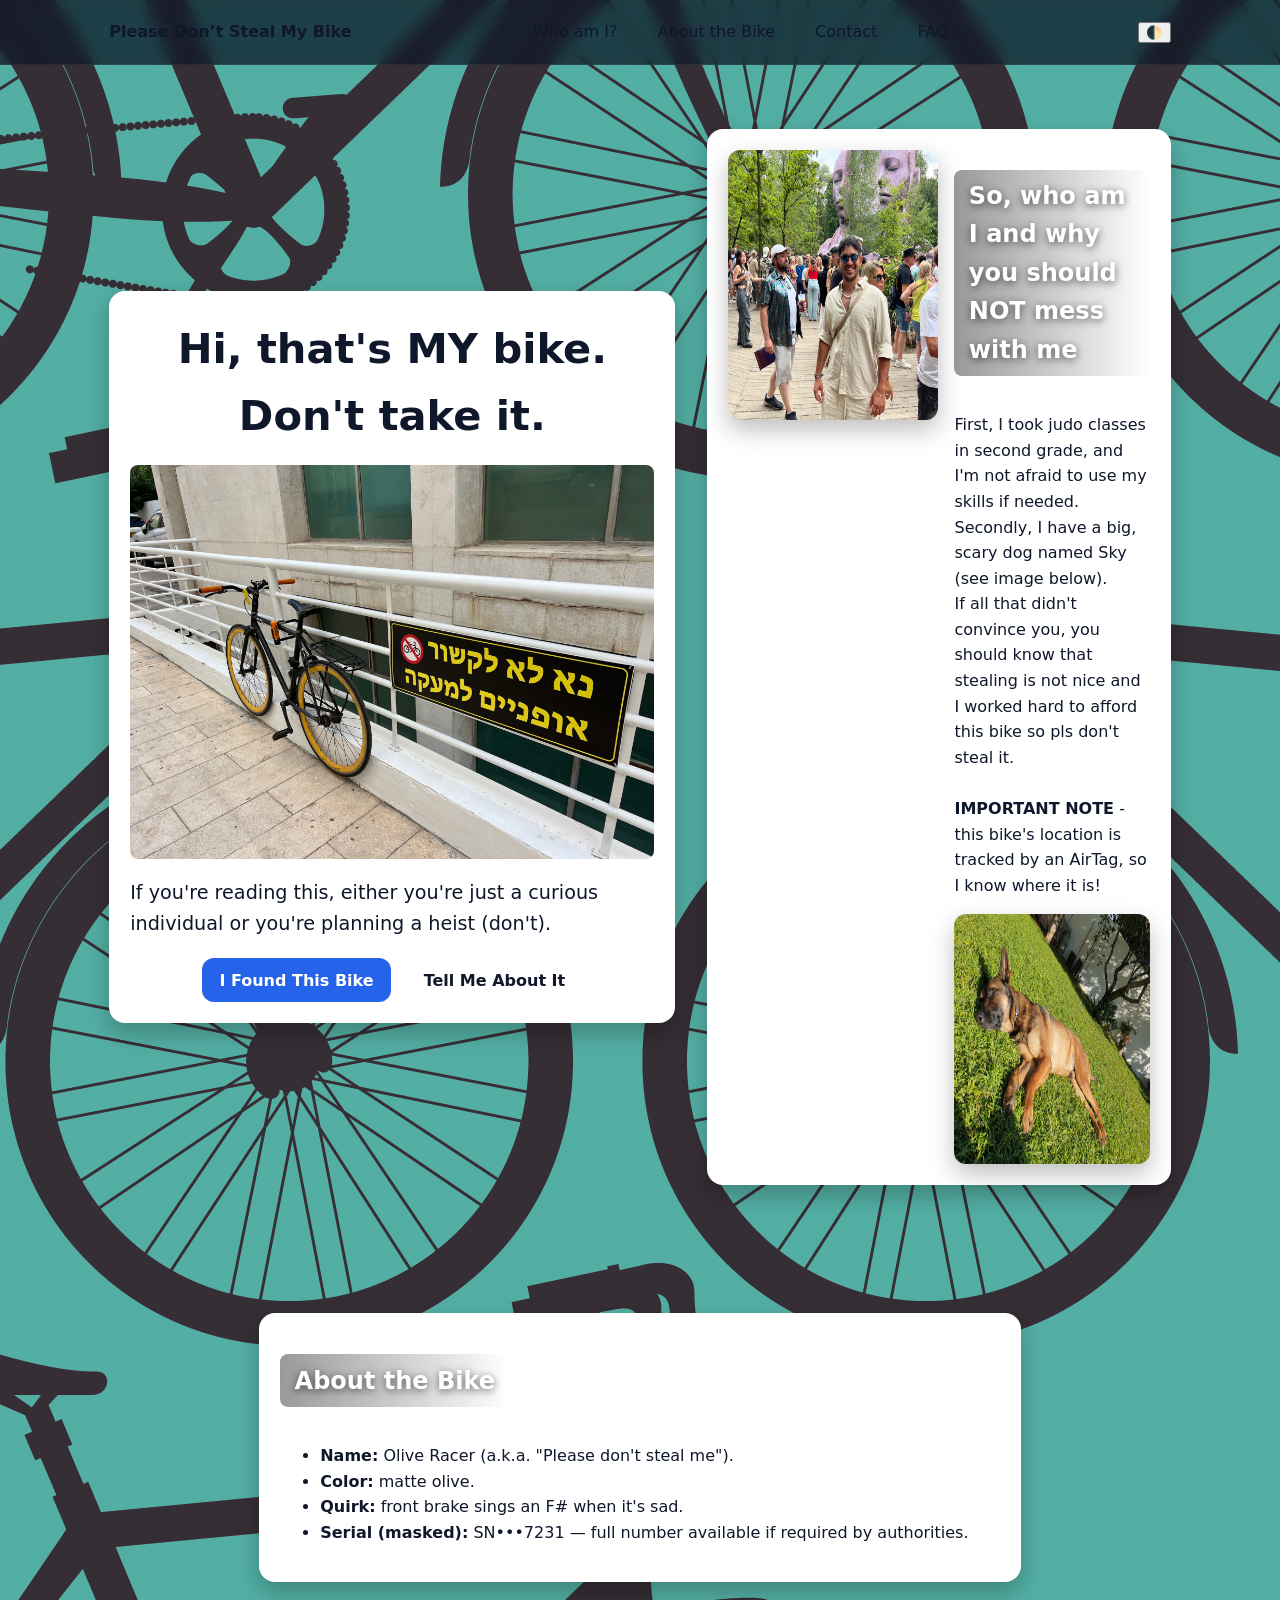
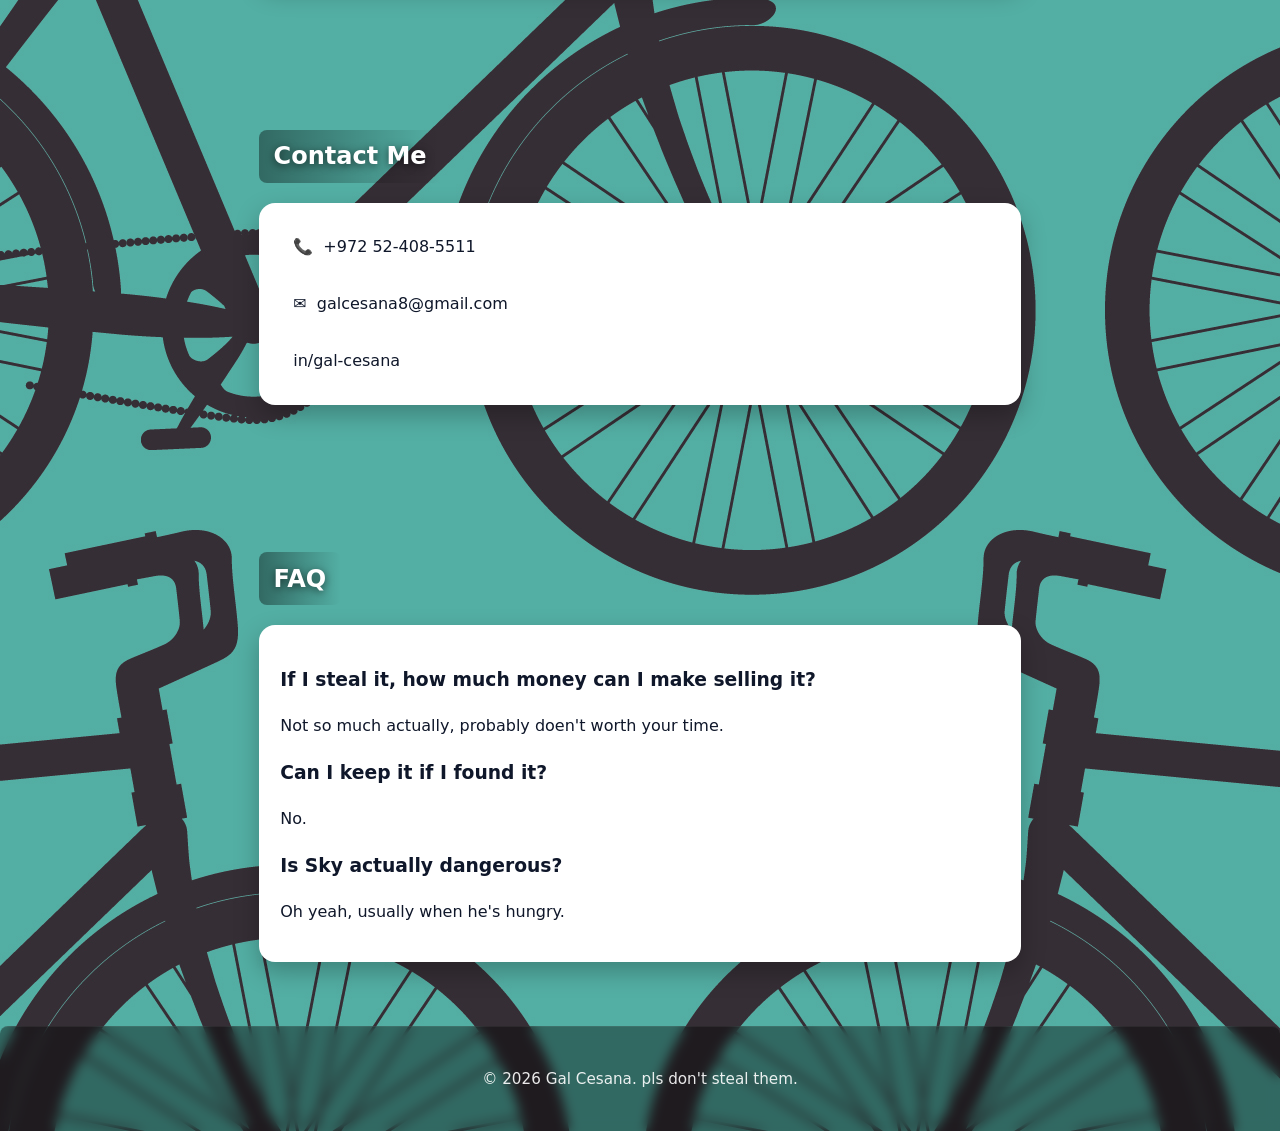
==== commit 8a190b2a: "minor wordings" ====
--- a/index.html
+++ b/index.html
@@ -36,7 +36,7 @@
     <section class="hero section">
       <div class="container hero__grid">
         <div class="hero__bike card reveal">
-          <h1 class="hero__title">Hi, That's <span class="accent">MY</span> bike.<br>Don't take it.</h1>
+          <h1 class="hero__title">Hi, that's <span class="accent">MY</span> bike.<br>Don't take it.</h1>
           <div class="bike-illustration" aria-hidden="false">
             <!-- Replace SVG with actual bike image -->
             <img src="assets/images/my-bike.jpg" alt="Gal's olive racer bike" class="bike-img" width="600" height="400">
@@ -51,7 +51,7 @@
         <div class="owner card reveal" id="owner">
           <img class="owner__img" src="assets/images/owner.jpg" width="210" height="270" alt="Photo of Gal Cesana, the bike’s owner" />
           <div class="owner__copy">
-            <h2>So why you should NOT mess with me</h2>
+            <h2>So, who am I and why you should NOT mess with me</h2>
             <p> First, I took judo classes in second grade, and I'm not afraid to use my skills if needed.<br>
                 Secondly, I have a big, scary dog named Sky (see image below).
                 <br>If all that didn't convince you, you should know that stealing is not nice and I worked hard to afford this bike so pls don't steal it.<br>
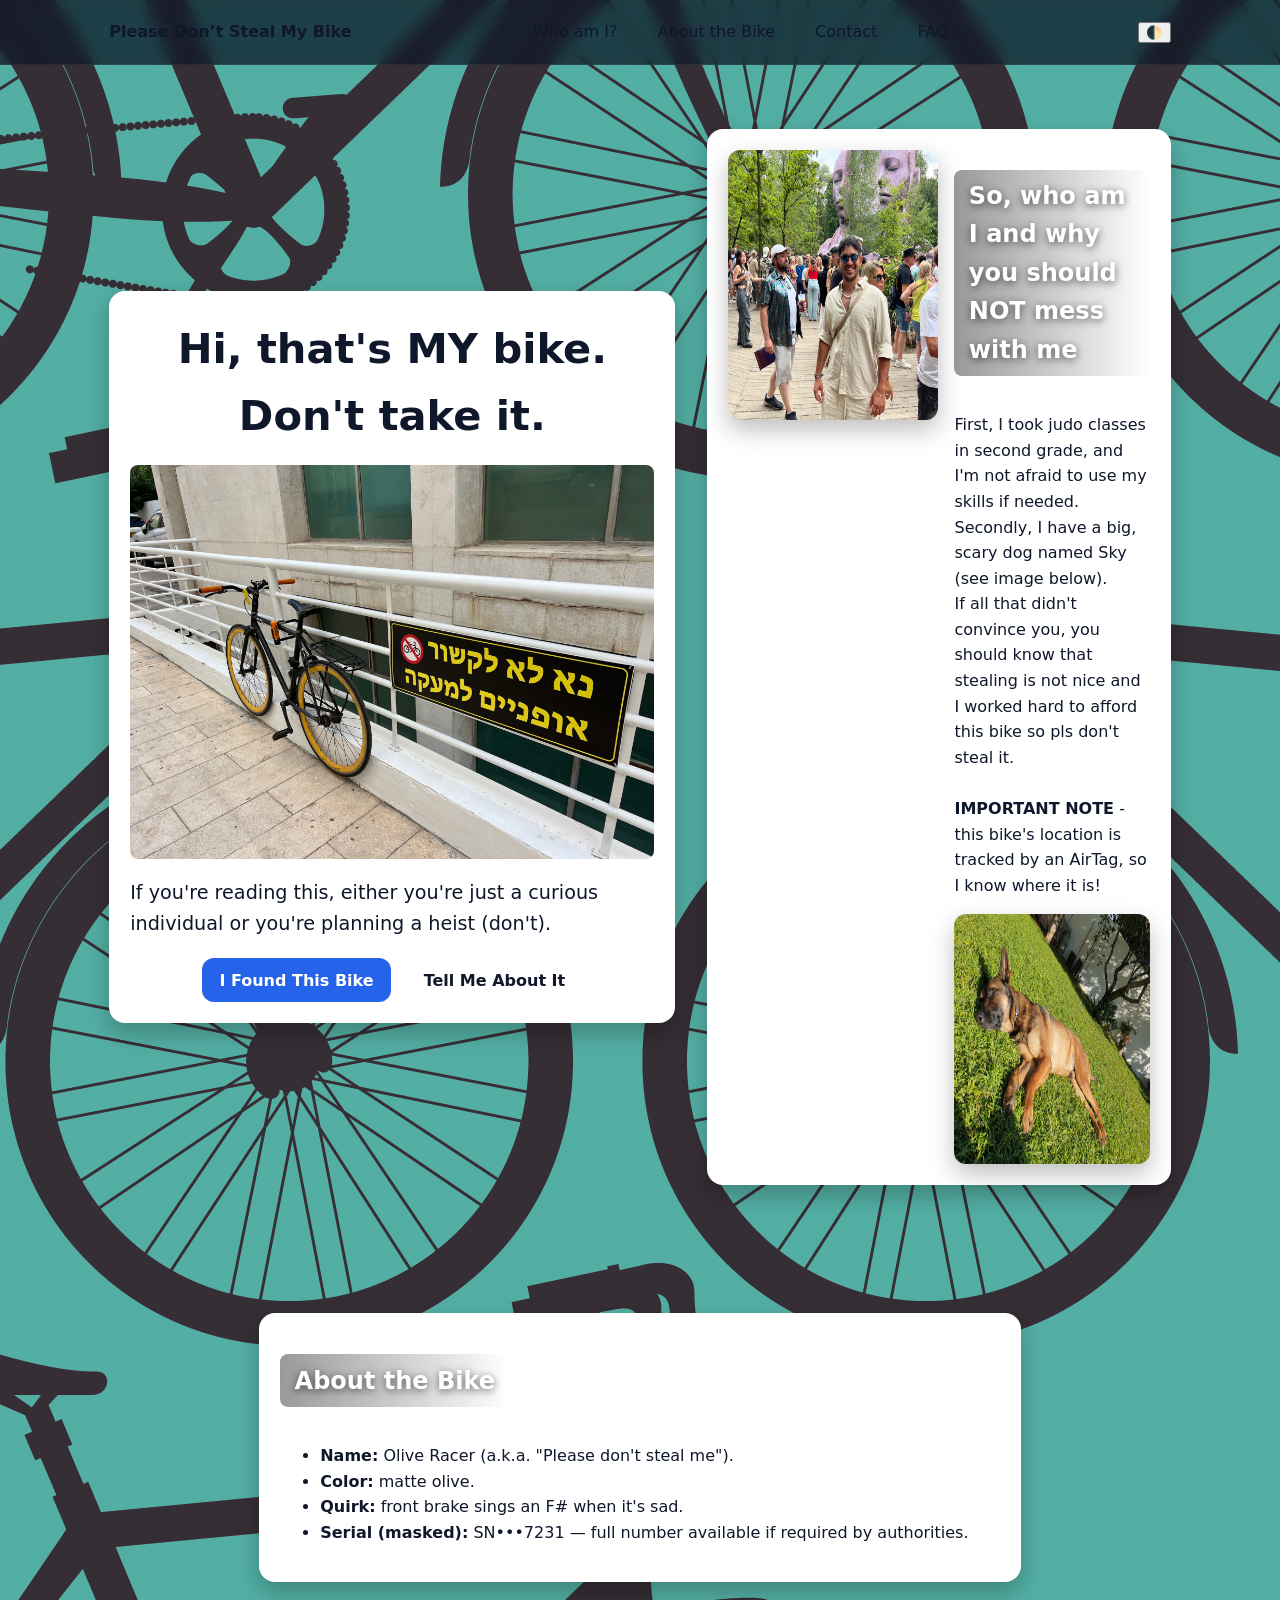
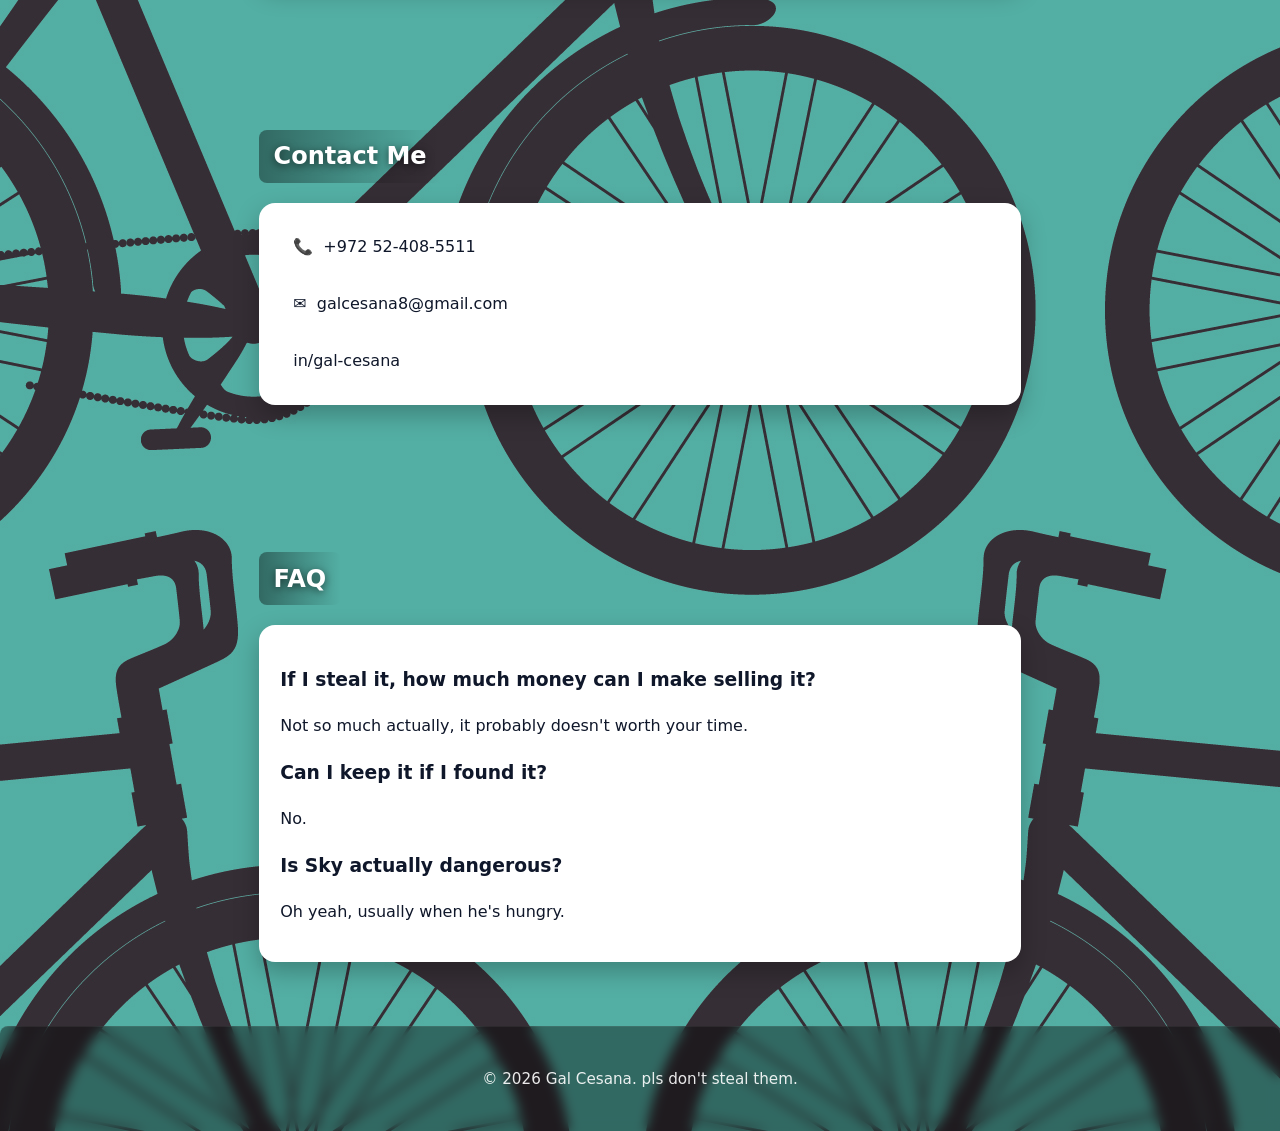
==== commit 9c971165: "minor wordings" ====
--- a/index.html
+++ b/index.html
@@ -104,7 +104,7 @@
         <h2>FAQ</h2>
         <div class="card">
           <h3>If I steal it, how much money can I make selling it?</h3>
-          <p>Not so much actually, probably doen't worth your time.</p>
+          <p>Not so much actually, it probably doesn't worth your time.</p>
           <h3>Can I keep it if I found it?</h3>
           <p>No.</p>
           <h3>Is Sky actually dangerous?</h3>
